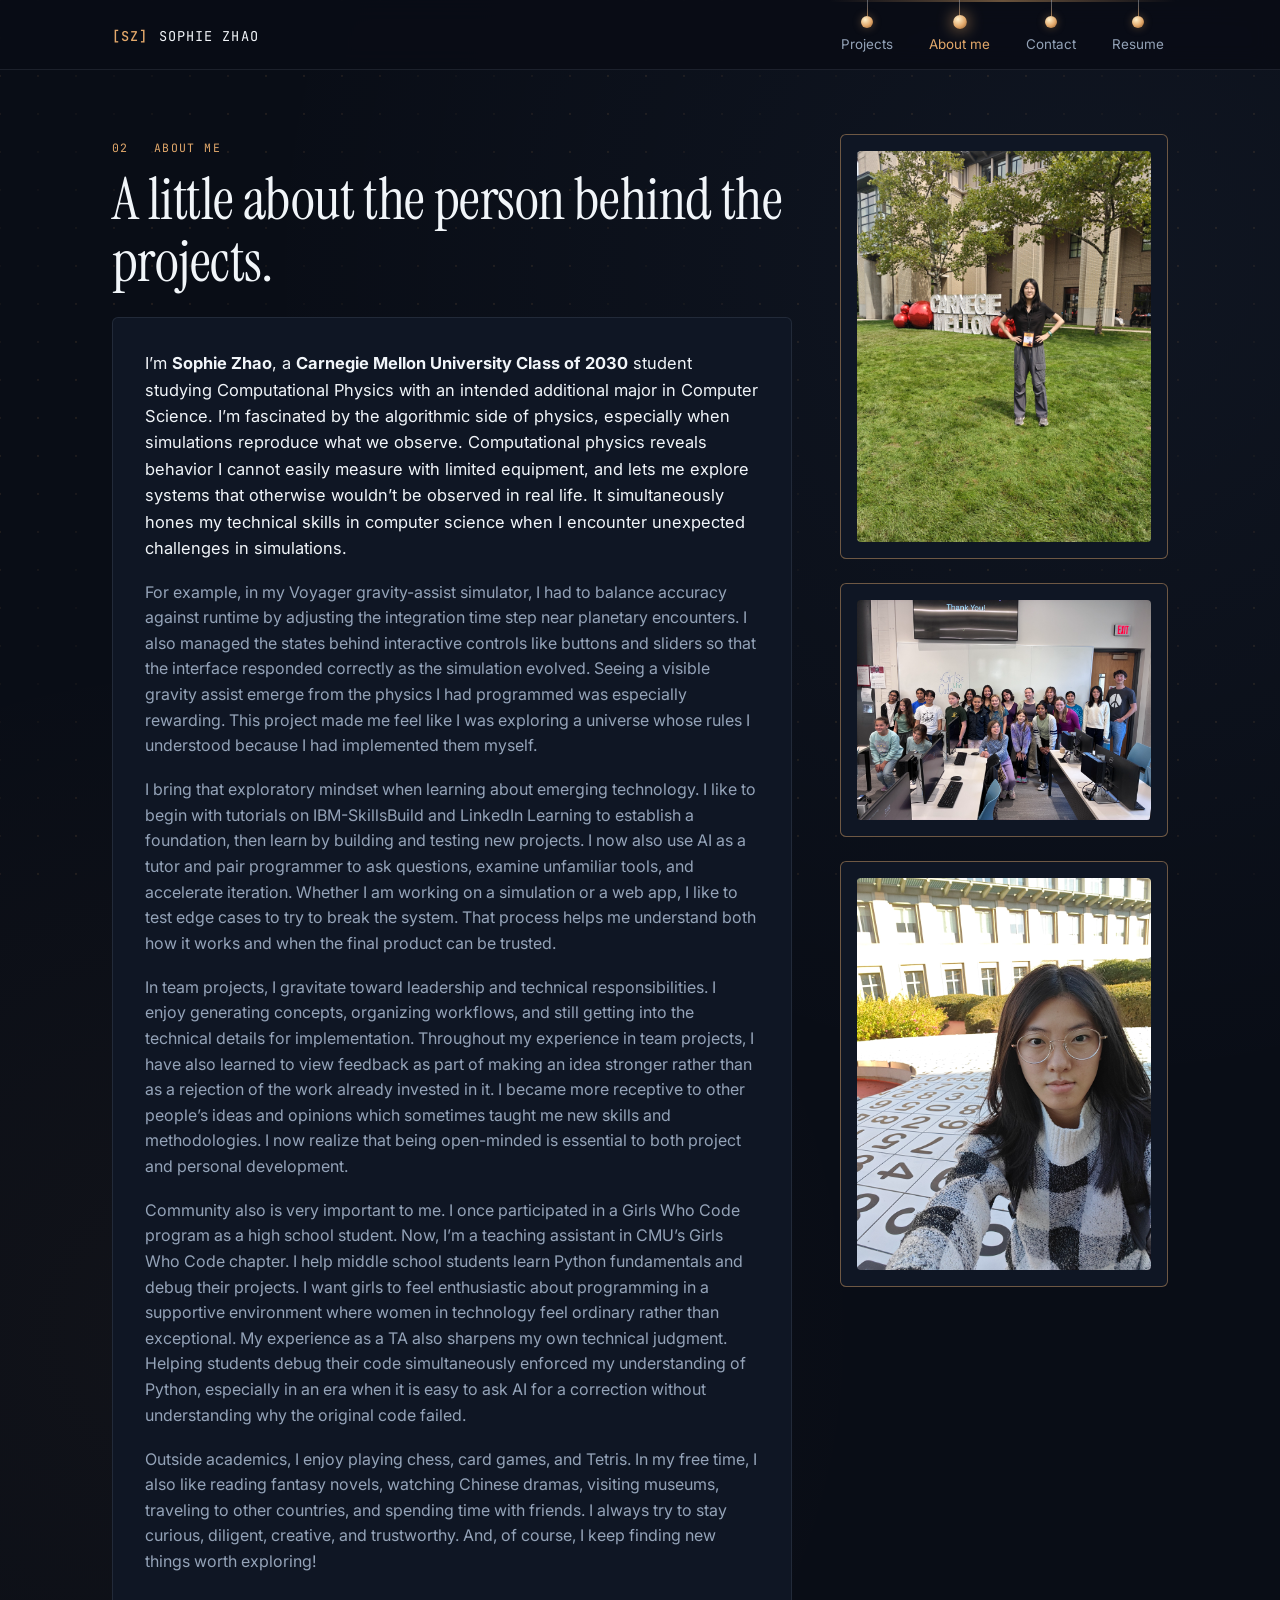
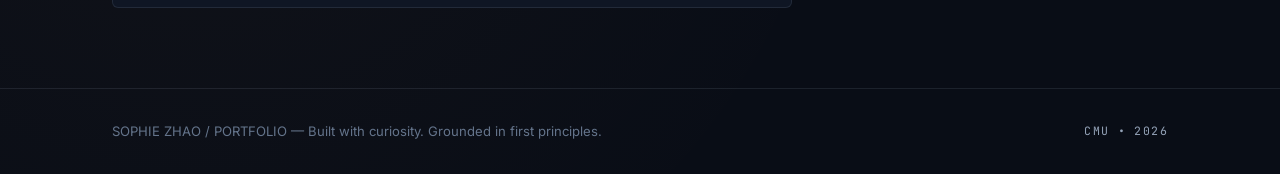
==== about.html @ a3861289 "updated contact page" ====
<!DOCTYPE html>
<html lang="en">
<head>
  <meta charset="UTF-8">
  <meta name="viewport" content="width=device-width, initial-scale=1.0">
  <title>About Me | Sophie Zhao</title>
  <link rel="stylesheet" href="style.css?v=21">
</head>
<body>
  <header>
    <div class="container nav-wrapper">
      <a href="index.html" class="brand">
        <span class="brand-badge">[SZ]</span>
        <span>SOPHIE ZHAO</span>
      </a>
      <nav>
        <a href="index.html">Projects</a>
        <a href="about.html" class="active">About me</a>
        <a href="contact.html">Contact</a>
        <a href="resume.html">Resume</a>
      </nav>
    </div>
  </header>

  <main class="container">
    <div class="two-col-layout" style="padding-bottom: 5rem;">
      <div>
        <span class="mono-label mono-amber">02 &nbsp; ABOUT ME</span>
        <h1 class="serif-title" style="font-size: clamp(2.6rem, 4.5vw, 3.8rem); margin: 0.6rem 0 1.5rem;">
          A little about the person behind the projects.
        </h1>

        <div class="bio-card" style="display: flex; flex-direction: column; gap: 1.15rem;">
          <p style="font-size: 1.03rem;">
            I’m <strong>Sophie Zhao</strong>, a <strong>Carnegie Mellon University Class of 2030</strong> student studying Computational Physics with an intended additional major in Computer Science. I’m fascinated by the algorithmic side of physics, especially when simulations reproduce what we observe. Computational physics reveals behavior I cannot easily measure with limited equipment, and lets me explore systems that otherwise wouldn’t be observed in real life. It simultaneously hones my technical skills in computer science when I encounter unexpected challenges in simulations.
          </p>
          <p style="color: var(--text-secondary);">
            For example, in my Voyager gravity-assist simulator, I had to balance accuracy against runtime by adjusting the integration time step near planetary encounters. I also managed the states behind interactive controls like buttons and sliders so that the interface responded correctly as the simulation evolved. Seeing a visible gravity assist emerge from the physics I had programmed was especially rewarding. This project made me feel like I was exploring a universe whose rules I understood because I had implemented them myself.
          </p>
          <p style="color: var(--text-secondary);">
            I bring that exploratory mindset when learning about emerging technology. I like to begin with tutorials on IBM-SkillsBuild and LinkedIn Learning to establish a foundation, then learn by building and testing new projects. I now also use AI as a tutor and pair programmer to ask questions, examine unfamiliar tools, and accelerate iteration. Whether I am working on a simulation or a web app, I like to test edge cases to try to break the system. That process helps me understand both how it works and when the final product can be trusted.
          </p>
          <p style="color: var(--text-secondary);">
            In team projects, I gravitate toward leadership and technical responsibilities. I enjoy generating concepts, organizing workflows, and still getting into the technical details for implementation. Throughout my experience in team projects, I have also learned to view feedback as part of making an idea stronger rather than as a rejection of the work already invested in it. I became more receptive to other people’s ideas and opinions which sometimes taught me new skills and methodologies. I now realize that being open-minded is essential to both project and personal development.
          </p>
          <p style="color: var(--text-secondary);">
            Community also is very important to me. I once participated in a Girls Who Code program as a high school student. Now, I’m a teaching assistant in CMU’s Girls Who Code chapter. I help middle school students learn Python fundamentals and debug their projects. I want girls to feel enthusiastic about programming in a supportive environment where women in technology feel ordinary rather than exceptional. My experience as a TA also sharpens my own technical judgment. Helping students debug their code simultaneously enforced my understanding of Python, especially in an era when it is easy to ask AI for a correction without understanding why the original code failed.
          </p>
          <p style="color: var(--text-secondary);">
            Outside academics, I enjoy playing chess, card games, and Tetris. In my free time, I also like reading fantasy novels, watching Chinese dramas, visiting museums, traveling to other countries, and spending time with friends. I always try to stay curious, diligent, creative, and trustworthy. And, of course, I keep finding new things worth exploring!
          </p>
        </div>
      </div>

      <div class="about-photo-stack">
        <div class="sidebar-card about-photo-card" style="padding: 1rem;">
          <img src="assets/main-about-me-img.jpg" onerror="this.onerror=null; this.src='main-about-me-img.jpg';" alt="Sophie Zhao" class="about-portrait-img">
        </div>
        <div class="sidebar-card about-photo-card" style="padding: 1rem;">
          <img src="assets/gwc-fall-2026-ta.png" onerror="this.onerror=null; this.src='gwc-fall-2026-ta.png';" alt="CMU Girls Who Code Fall 2026 Teaching Assistant" class="about-portrait-img">
        </div>
        <div class="sidebar-card about-photo-card" style="padding: 1rem;">
          <img src="assets/number-garden.jpg" onerror="this.onerror=null; this.src='number-garden.jpg';" alt="Number Garden" class="about-portrait-img">
        </div>
      </div>
    </div>
  </main>

  <footer>
    <div class="container footer-inner">
      <span>SOPHIE ZHAO / PORTFOLIO — Built with curiosity. Grounded in first principles.</span>
      <span class="mono-label">CMU &bull; 2026</span>
    </div>
  </footer>
  <script src="physics-interactions.js?v=21"></script>
</body>
</html>
---- style.css ----
@import url('https://fonts.googleapis.com/css2?family=Instrument+Serif:ital@0;1&family=Inter:wght@300;400;500;600&family=JetBrains+Mono:wght@400;500&display=swap');

:root {
  --bg-primary: #090d16;
  --bg-card: #0f1624;
  --bg-elevated: #151e30;
  --border-subtle: rgba(148, 163, 184, 0.14);
  --border-amber: rgba(226, 168, 107, 0.45);
  --text-primary: #f1f5f9;
  --text-secondary: #94a3b8;
  --text-muted: #64748b;
  --accent-amber: #e2a86b;
  --accent-blue: #8ab4f8;
  --font-serif: 'Instrument Serif', Georgia, serif;
  --font-sans: 'Inter', -apple-system, BlinkMacSystemFont, sans-serif;
  --font-mono: 'JetBrains Mono', monospace;
}

* {
  box-sizing: border-box;
  margin: 0;
  padding: 0;
}

html {
  scroll-behavior: smooth;
}

body {
  background-color: var(--bg-primary);
  color: var(--text-primary);
  font-family: var(--font-sans);
  line-height: 1.6;
  min-height: 100vh;
  display: flex;
  flex-direction: column;
  position: relative;
  background-image: 
    radial-gradient(circle at 85% 15%, rgba(138, 180, 248, 0.05) 0%, transparent 45%),
    radial-gradient(circle at 15% 75%, rgba(226, 168, 107, 0.04) 0%, transparent 40%);
}

header, main, footer {
  position: relative;
  z-index: 2;
}

.container {
  max-width: 1120px;
  width: 100%;
  margin: 0 auto;
  padding: 0 2rem;
}

.mono-label {
  font-family: var(--font-mono);
  font-size: 0.72rem;
  letter-spacing: 0.12em;
  text-transform: uppercase;
  color: var(--text-secondary);
}

.mono-amber {
  color: var(--accent-amber);
}

.serif-title {
  font-family: var(--font-serif);
  font-weight: 400;
  letter-spacing: -0.01em;
  line-height: 1.08;
}

/* Top Navigation & Newton's Cradle Pendulums */
header {
  border-bottom: 1px solid var(--border-subtle);
  padding: 0 0 0.85rem 0;
  position: sticky;
  top: 0;
  background: rgba(9, 13, 22, 0.9);
  backdrop-filter: blur(12px);
  z-index: 100;
}

.nav-wrapper {
  display: flex;
  justify-content: space-between;
  align-items: flex-end;
}

.brand {
  display: flex;
  align-items: center;
  gap: 0.65rem;
  text-decoration: none;
  color: var(--text-primary);
  font-family: var(--font-mono);
  font-size: 0.85rem;
  letter-spacing: 0.08em;
  padding-bottom: 0.45rem;
}

.brand-badge {
  color: var(--accent-amber);
  font-weight: 500;
}

nav {
  display: flex;
  gap: 1.75rem;
  align-items: flex-start;
  position: relative;
}

nav::before {
  content: '';
  position: absolute;
  top: 0;
  left: -8px;
  right: -8px;
  height: 2px;
  background: linear-gradient(90deg, transparent, rgba(226, 168, 107, 0.45), transparent);
}

nav a.cradle-item {
  color: var(--text-secondary);
  text-decoration: none;
  font-size: 0.84rem;
  display: flex;
  flex-direction: column;
  align-items: center;
  transform-origin: top center;
  will-change: transform;
  padding: 0 0.25rem;
  transition: color 0.2s ease;
}

.cradle-string {
  width: 1px;
  height: 16px;
  background: linear-gradient(to bottom, rgba(148, 163, 184, 0.5), rgba(226, 168, 107, 0.65));
  display: block;
}

.cradle-bob {
  width: 12px;
  height: 12px;
  border-radius: 50%;
  background: radial-gradient(circle at 35% 30%, #fff1cc, #e2a86b 55%, #8c5828 100%);
  box-shadow: 0 0 8px rgba(226, 168, 107, 0.35);
  margin-bottom: 0.35rem;
  display: block;
  transition: transform 0.2s ease, box-shadow 0.2s ease;
}

nav a.cradle-item:hover .cradle-bob,
nav a.cradle-item.active .cradle-bob {
  box-shadow: 0 0 14px rgba(226, 168, 107, 0.85);
  transform: scale(1.15);
}

nav a.cradle-item:hover,
nav a.cradle-item.active {
  color: var(--text-primary);
}

nav a.cradle-item.active {
  color: var(--accent-amber);
}

/* Hero Section */
.hero {
  padding: 6rem 0 5rem;
  position: relative;
  overflow: hidden;
  border-bottom: 1px solid var(--border-subtle);
}

.hero-grid {
  display: grid;
  grid-template-columns: 1.3fr 0.7fr;
  align-items: center;
  gap: 2rem;
}

.hero h1 {
  font-size: clamp(3.4rem, 6vw, 5.2rem);
  margin: 1rem 0 1.25rem;
}

.hero-sub {
  color: var(--text-secondary);
  font-size: 1.12rem;
  max-width: 520px;
  margin-bottom: 2.25rem;
}

.btn-outline {
  display: inline-flex;
  align-items: center;
  gap: 0.6rem;
  padding: 0.75rem 1.4rem;
  border: 1px solid var(--border-amber);
  color: var(--text-primary);
  text-decoration: none;
  font-size: 0.88rem;
  border-radius: 4px;
  background: rgba(226, 168, 107, 0.06);
  transition: all 0.2s ease;
  cursor: pointer;
}

.btn-outline:hover {
  background: rgba(226, 168, 107, 0.15);
  border-color: var(--accent-amber);
}

.hero-orbit-art {
  width: 100%;
  max-width: 340px;
  justify-self: end;
  opacity: 0.85;
}

/* Selected Work Section */
.section-block {
  padding: 5rem 0;
}

.section-header {
  margin-bottom: 3rem;
}

.section-header h2 {
  font-size: clamp(2.2rem, 4vw, 3.1rem);
  margin: 0.5rem 0 0.65rem;
}

.section-header p {
  color: var(--text-secondary);
  font-size: 1rem;
}

/* Project Cards Grid */
.projects-grid {
  display: grid;
  grid-template-columns: repeat(2, 1fr);
  gap: 1.75rem;
}

.project-card {
  background: rgba(15, 22, 36, 0.92);
  border: 1px solid var(--border-subtle);
  border-radius: 6px;
  padding: 1.5rem;
  display: flex;
  flex-direction: column;
  justify-content: space-between;
  text-decoration: none;
  color: inherit;
  transition: transform 0.25s ease, border-color 0.25s ease, box-shadow 0.25s ease;
}

.project-card:hover {
  transform: translateY(-4px);
  border-color: var(--border-amber);
  box-shadow: 0 12px 32px rgba(0, 0, 0, 0.45);
}

.card-diagram {
  background: #0b101b;
  border: 1px solid var(--border-subtle);
  border-radius: 4px;
  height: 190px;
  margin-bottom: 1.4rem;
  padding: 1rem;
  display: flex;
  flex-direction: column;
  justify-content: space-between;
  position: relative;
  overflow: hidden;
}

.card-diagram svg {
  width: 100%;
  height: 135px;
}

.card-meta {
  display: flex;
  align-items: center;
  gap: 0.75rem;
  margin-bottom: 0.5rem;
}

.project-card h3 {
  font-family: var(--font-serif);
  font-size: 1.85rem;
  font-weight: 400;
  margin-bottom: 0.2rem;
}

.card-subtitle {
  font-style: italic;
  color: var(--accent-amber);
  font-size: 0.86rem;
  margin-bottom: 0.75rem;
}

.project-card .card-desc {
  color: var(--text-secondary);
  font-size: 0.91rem;
  margin-bottom: 1.15rem;
  line-height: 1.55;
}

.skill-pills {
  display: flex;
  flex-wrap: wrap;
  gap: 0.42rem;
  margin-bottom: 1.15rem;
}

.skill-pill {
  background: var(--bg-elevated);
  border: 1px solid var(--border-subtle);
  color: var(--text-secondary);
  font-size: 0.75rem;
  padding: 0.24rem 0.62rem;
  border-radius: 4px;
}

.card-dev-note {
  font-family: var(--font-mono);
  font-size: 0.72rem;
  color: var(--text-muted);
  margin-bottom: 1.1rem;
  line-height: 1.45;
}

.card-footer {
  border-top: 1px solid var(--border-subtle);
  padding-top: 0.9rem;
  display: flex;
  justify-content: space-between;
  align-items: center;
  font-size: 0.85rem;
  color: var(--text-secondary);
}

.project-card:hover .card-footer {
  color: var(--accent-amber);
}

/* Philosophy Strip */
.philosophy-strip {
  border-top: 1px solid var(--border-subtle);
  padding: 4rem 0;
  display: flex;
  justify-content: space-between;
  align-items: flex-end;
  gap: 2rem;
}

.philosophy-strip h3 {
  font-family: var(--font-serif);
  font-size: 2.3rem;
  font-weight: 400;
  margin-bottom: 0.4rem;
}

.philosophy-strip p {
  color: var(--text-secondary);
  max-width: 560px;
}

/* Project Detail Workspace (Tabs + Views) */
.workspace-topbar {
  padding: 2rem 0 1.25rem;
  border-bottom: 1px solid var(--border-subtle);
  display: flex;
  justify-content: space-between;
  align-items: center;
  flex-wrap: wrap;
  gap: 1rem;
}

.back-btn {
  color: var(--text-secondary);
  text-decoration: none;
  font-size: 0.88rem;
  display: inline-flex;
  align-items: center;
  gap: 0.4rem;
}

.back-btn:hover {
  color: var(--accent-amber);
}

.view-tabs {
  display: flex;
  gap: 0.5rem;
  background: var(--bg-card);
  padding: 0.35rem;
  border-radius: 6px;
  border: 1px solid var(--border-subtle);
}

.tab-btn {
  background: transparent;
  border: none;
  color: var(--text-secondary);
  font-family: var(--font-sans);
  font-size: 0.85rem;
  padding: 0.45rem 1rem;
  border-radius: 4px;
  cursor: pointer;
  transition: all 0.2s ease;
}

.tab-btn:hover {
  color: var(--text-primary);
}

.tab-btn.active {
  background: var(--bg-elevated);
  color: var(--accent-amber);
  border: 1px solid var(--border-amber);
}

.view-panel {
  display: none;
  padding: 3rem 0 4rem;
}

.view-panel.active {
  display: block;
}

/* Overview Tab Layout */
.overview-hero {
  display: grid;
  grid-template-columns: 1.25fr 0.85fr;
  gap: 2.5rem;
  margin-bottom: 2.75rem;
  align-items: start;
}

.overview-hero h1 {
  font-size: clamp(2.6rem, 4.5vw, 3.8rem);
  margin: 0.5rem 0 0.4rem;
}

.overview-subtitle {
  font-style: italic;
  color: var(--accent-amber);
  font-size: 1.05rem;
  margin-bottom: 1.35rem;
}

.glance-box {
  background: var(--bg-card);
  border: 1px solid var(--border-subtle);
  border-radius: 6px;
  padding: 1.5rem;
  margin-top: 1.25rem;
}

.glance-grid {
  display: grid;
  grid-template-columns: 1fr 1fr;
  gap: 1.25rem;
  margin-top: 1rem;
}

.glance-grid h4 {
  font-size: 0.88rem;
  color: var(--text-primary);
  margin-bottom: 0.35rem;
}

.glance-grid p {
  font-size: 0.86rem;
  color: var(--text-secondary);
}

.overview-visual-card {
  background: var(--bg-card);
  border: 1px solid var(--border-amber);
  border-radius: 6px;
  padding: 1.5rem;
}

.overview-visual-card svg {
  width: 100%;
  height: 240px;
}

/* Full Technical Write-up & AI Transparency Box */
.detail-article {
  background: var(--bg-card);
  border: 1px solid var(--border-subtle);
  border-radius: 6px;
  padding: 2rem;
  margin-bottom: 1.75rem;
}

.article-paragraphs {
  margin-top: 1rem;
  display: flex;
  flex-direction: column;
  gap: 1rem;
}

.article-paragraphs p {
  color: var(--text-secondary);
  font-size: 0.96rem;
  line-height: 1.72;
}

.ai-transparency-box {
  background: linear-gradient(145deg, rgba(19, 28, 46, 0.95), rgba(11, 16, 27, 0.95));
  border: 1px solid var(--border-amber);
  border-left: 3px solid var(--accent-amber);
  border-radius: 6px;
  padding: 1.75rem 2rem;
}

.ai-transparency-header {
  display: flex;
  justify-content: space-between;
  align-items: center;
  flex-wrap: wrap;
  gap: 0.75rem;
}

.ai-status-pill {
  font-family: var(--font-mono);
  font-size: 0.7rem;
  color: var(--accent-blue);
  background: rgba(138, 180, 248, 0.08);
  border: 1px solid rgba(138, 180, 248, 0.25);
  padding: 0.22rem 0.6rem;
  border-radius: 4px;
}

/* 3 Action Cards ("A closer look") */
.closer-look-grid {
  display: grid;
  grid-template-columns: repeat(3, 1fr);
  gap: 1.25rem;
  margin-top: 1.25rem;
}

.action-card {
  background: var(--bg-card);
  border: 1px solid var(--border-subtle);
  border-radius: 6px;
  padding: 1.5rem;
  display: flex;
  flex-direction: column;
  justify-content: space-between;
  transition: border-color 0.2s ease;
}

.action-card:hover {
  border-color: var(--border-amber);
}

.action-card h4 {
  font-size: 1.05rem;
  margin: 0.6rem 0 0.4rem;
}

.action-card p {
  color: var(--text-secondary);
  font-size: 0.88rem;
  margin-bottom: 1.25rem;
}

.action-link {
  background: none;
  border: none;
  padding: 0;
  color: var(--accent-amber);
  font-family: var(--font-sans);
  font-size: 0.88rem;
  font-weight: 500;
  text-decoration: none;
  cursor: pointer;
  display: inline-flex;
  align-items: center;
  gap: 0.35rem;
}

.action-link:hover {
  text-decoration: underline;
}

/* Slides & Demo Tab */
.media-stack {
  display: flex;
  flex-direction: column;
  gap: 2.5rem;
  margin-top: 2rem;
}

.media-box {
  background: var(--bg-card);
  border: 1px solid var(--border-subtle);
  border-radius: 6px;
  padding: 1.5rem;
}

.media-box-header {
  display: flex;
  justify-content: space-between;
  align-items: center;
  flex-wrap: wrap;
  gap: 0.75rem;
  margin-bottom: 1rem;
}

.slides-frame {
  width: 100%;
  aspect-ratio: 16 / 9;
  border: 1px solid var(--border-subtle);
  border-radius: 4px;
  background: #060911;
}

.video-frame {
  width: 100%;
  max-height: 540px;
  border-radius: 4px;
  background: #000;
  border: 1px solid var(--border-subtle);
}

/* Quantum Wavefunction Collapse Résumé Viewer */
.wavefunction-shell {
  position: relative;
  width: 100%;
  height: 820px;
  border: 1px solid var(--border-amber);
  border-radius: 6px;
  overflow: hidden;
  background: #060911;
  transition: box-shadow 0.4s ease;
}

.wavefunction-shell.collapsed {
  box-shadow: 0 0 28px rgba(226, 168, 107, 0.16);
}

.wavefunction-shell iframe {
  width: 100%;
  height: 100%;
  border: none;
  display: block;
  filter: blur(5px) brightness(0.45);
  transform: scale(1.015);
  transition: filter 0.65s ease, transform 0.65s ease;
}

.wavefunction-shell.collapsed iframe {
  filter: blur(0px) brightness(1);
  transform: scale(1);
}

#wavefunction-canvas {
  position: absolute;
  inset: 0;
  width: 100%;
  height: 100%;
  pointer-events: none;
  z-index: 4;
}

/* Mindmap / Design Process Tab */
.mindmap-canvas {
  background: #0b101b;
  border: 1px solid var(--border-subtle);
  border-radius: 8px;
  padding: 2.5rem 2rem;
  margin: 2rem 0;
  position: relative;
  background-image: radial-gradient(rgba(148, 163, 184, 0.14) 1px, transparent 1px);
  background-size: 22px 22px;
}

.mindmap-flow {
  display: grid;
  grid-template-columns: 1fr 1.15fr 1fr;
  gap: 2rem;
  align-items: center;
}

.mm-col {
  display: flex;
  flex-direction: column;
  gap: 1.5rem;
}

.mm-node {
  background: var(--bg-card);
  border: 1px solid var(--border-subtle);
  border-radius: 6px;
  padding: 1.25rem;
  position: relative;
  transition: border-color 0.2s ease, transform 0.2s ease;
}

.mm-node:hover {
  border-color: var(--accent-blue);
  transform: translateY(-2px);
}

.mm-node.central-node {
  border: 1.5px solid var(--accent-amber);
  background: linear-gradient(145deg, #131c2e, #0d1320);
  box-shadow: 0 0 28px rgba(226, 168, 107, 0.12);
  padding: 1.75rem;
}

.mm-node h4 {
  font-size: 1rem;
  margin: 0.45rem 0 0.4rem;
  color: var(--text-primary);
}

.mm-node.central-node h3 {
  font-family: var(--font-serif);
  font-size: 1.75rem;
  font-weight: 400;
  margin: 0.5rem 0;
}

.mm-node p {
  font-size: 0.86rem;
  color: var(--text-secondary);
}

.tradeoff-banner {
  background: var(--bg-card);
  border-left: 3px solid var(--accent-amber);
  border-top: 1px solid var(--border-subtle);
  border-right: 1px solid var(--border-subtle);
  border-bottom: 1px solid var(--border-subtle);
  padding: 1.25rem 1.5rem;
  border-radius: 0 6px 6px 0;
  display: flex;
  justify-content: space-between;
  align-items: center;
  flex-wrap: wrap;
  gap: 1rem;
}

/* About & Contact Layouts */
.two-col-layout {
  display: grid;
  grid-template-columns: minmax(0, 1.35fr) minmax(0, 0.65fr);
  gap: 3rem;
  padding: 4rem 0;
  align-items: start;
}

.bio-card, .sidebar-card {
  background: var(--bg-card);
  border: 1px solid var(--border-subtle);
  border-radius: 6px;
  padding: 2rem;
}

.approach-steps {
  list-style: none;
  margin-top: 1rem;
}

.approach-steps li {
  padding: 0.65rem 0;
  border-bottom: 1px solid var(--border-subtle);
  font-family: var(--font-serif);
  font-size: 1.45rem;
  display: flex;
  justify-content: space-between;
}

.hobbies-grid {
  display: grid;
  grid-template-columns: repeat(3, 1fr);
  gap: 1.25rem;
  margin-top: 1.5rem;
}

.hobby-card {
  background: var(--bg-card);
  border: 1px solid var(--border-subtle);
  border-radius: 6px;
  padding: 1.5rem;
}

.hobby-card h4 {
  margin: 0.5rem 0;
  font-size: 1.05rem;
}

.hobby-card p {
  font-size: 0.88rem;
  color: var(--text-secondary);
}

/* Electrical Circuit Contact Nodes & Current Flow */
.circuit-board {
  position: relative;
  padding-left: 2.75rem;
  margin-top: 1rem;
}

.circuit-bus {
  position: absolute;
  left: 0.85rem;
  top: 0;
  bottom: 0;
  width: 2px;
  background: rgba(226, 168, 107, 0.22);
  overflow: hidden;
}

.circuit-bus::after {
  content: '';
  position: absolute;
  left: -1px;
  top: -35%;
  width: 4px;
  height: 35%;
  background: linear-gradient(to bottom, transparent, var(--accent-amber), #fff1cc);
  box-shadow: 0 0 10px var(--accent-amber);
  animation: busCurrent 3.2s linear infinite;
}

@keyframes busCurrent {
  0% { top: -35%; }
  100% { top: 105%; }
}

.circuit-source-badge {
  display: inline-flex;
  align-items: center;
  gap: 0.55rem;
  margin-bottom: 1.25rem;
  position: relative;
}

.circuit-source-badge::before {
  content: '';
  position: absolute;
  left: -2.18rem;
  width: 10px;
  height: 10px;
  border-radius: 50%;
  background: var(--accent-amber);
  box-shadow: 0 0 10px var(--accent-amber);
}

.circuit-node {
  position: relative;
  display: flex;
  justify-content: space-between;
  align-items: center;
  padding: 1.15rem 1.5rem;
  background: var(--bg-card);
  border: 1px solid var(--border-subtle);
  border-radius: 6px;
  margin-bottom: 1.25rem;
  text-decoration: none;
  color: var(--text-primary);
  transition: border-color 0.25s ease, box-shadow 0.25s ease, transform 0.2s ease;
}

.circuit-node::before {
  content: '';
  position: absolute;
  left: -1.9rem;
  top: 50%;
  width: 1.9rem;
  height: 2px;
  background: linear-gradient(90deg, rgba(226, 168, 107, 0.35), var(--accent-blue));
}

.circuit-node::after {
  content: '';
  position: absolute;
  left: -5px;
  top: calc(50% - 4px);
  width: 8px;
  height: 8px;
  border-radius: 50%;
  background: var(--bg-primary);
  border: 2px solid var(--accent-amber);
  transition: background 0.2s ease, box-shadow 0.2s ease;
}

.branch-pulse {
  position: absolute;
  left: -1.9rem;
  top: calc(50% - 2px);
  width: 6px;
  height: 4px;
  border-radius: 2px;
  background: #fff1cc;
  box-shadow: 0 0 8px var(--accent-amber);
  animation: branchFlow 2s ease-in-out infinite;
}

.circuit-node:nth-of-type(2) .branch-pulse { animation-delay: 0.65s; }
.circuit-node:nth-of-type(3) .branch-pulse { animation-delay: 1.3s; }

@keyframes branchFlow {
  0% { left: -1.9rem; opacity: 0; }
  20% { opacity: 1; }
  85% { opacity: 1; }
  100% { left: -0.15rem; opacity: 0; }
}

.circuit-node:hover {
  border-color: var(--accent-amber);
  box-shadow: 0 0 22px rgba(226, 168, 107, 0.14);
  transform: translateX(3px);
}

.circuit-node:hover::after {
  background: var(--accent-amber);
  box-shadow: 0 0 10px var(--accent-amber);
}

.node-telemetry {
  display: flex;
  align-items: center;
  gap: 0.75rem;
}

.current-indicator {
  font-family: var(--font-mono);
  font-size: 0.72rem;
  color: var(--accent-blue);
  background: rgba(138, 180, 248, 0.08);
  border: 1px solid rgba(138, 180, 248, 0.25);
  padding: 0.2rem 0.5rem;
  border-radius: 4px;
}

.circuit-ground {
  display: inline-flex;
  align-items: center;
  gap: 0.6rem;
  margin-top: 0.35rem;
  position: relative;
}

.circuit-ground::before {
  content: '';
  position: absolute;
  left: -2.28rem;
  top: 50%;
  width: 14px;
  height: 2px;
  background: var(--accent-amber);
  box-shadow: 0 4px 0 -0.5px rgba(226, 168, 107, 0.65), 0 8px 0 -1px rgba(226, 168, 107, 0.4);
}

/* Parabolic Scroll-To-Top Launcher Button */
.projectile-top-btn {
  position: fixed;
  right: 1.75rem;
  bottom: 1.75rem;
  z-index: 95;
  background: rgba(15, 22, 36, 0.92);
  border: 1px solid var(--border-amber);
  color: var(--text-primary);
  padding: 0.65rem 1.05rem;
  border-radius: 6px;
  display: flex;
  flex-direction: column;
  align-items: flex-start;
  gap: 0.15rem;
  font-family: var(--font-sans);
  font-size: 0.82rem;
  cursor: pointer;
  opacity: 0;
  transform: translateY(14px);
  pointer-events: none;
  box-shadow: 0 8px 24px rgba(0, 0, 0, 0.45);
  transition: opacity 0.25s ease, transform 0.25s ease, background 0.2s ease;
}

.projectile-top-btn.visible {
  opacity: 1;
  transform: translateY(0);
  pointer-events: auto;
}

.projectile-top-btn:hover {
  background: rgba(226, 168, 107, 0.14);
  border-color: var(--accent-amber);
}

footer {
  margin-top: auto;
  border-top: 1px solid var(--border-subtle);
  padding: 2rem 0;
  color: var(--text-muted);
  font-size: 0.82rem;
}

.footer-inner {
  display: flex;
  justify-content: space-between;
  align-items: center;
  flex-wrap: wrap;
  gap: 1rem;
}

@media (max-width: 860px) {
  .hero-grid,
  .projects-grid,
  .overview-hero,
  .closer-look-grid,
  .mindmap-flow,
  .two-col-layout,
  .hobbies-grid {
    grid-template-columns: 1fr;
  }
  .hero-orbit-art {
    display: none;
  }
  nav {
    gap: 1rem;
  }
  .wavefunction-shell {
    height: 540px;
  }
}


/* ==========================================================================
   PROJECT QUICK-JUMP TABS & TARGET CARD HIGHLIGHT
   ========================================================================== */
.project-jump-tabs {
  display: flex;
  flex-wrap: wrap;
  gap: 0.6rem;
  margin-bottom: 2rem;
  padding-bottom: 1.25rem;
  border-bottom: 1px solid var(--border-subtle);
}

.jump-tab {
  display: inline-flex;
  align-items: center;
  gap: 0.5rem;
  background: var(--bg-card);
  border: 1px solid var(--border-subtle);
  color: var(--text-secondary);
  font-family: var(--font-sans);
  font-size: 0.82rem;
  padding: 0.45rem 0.9rem;
  border-radius: 999px;
  cursor: pointer;
  transition: all 0.2s ease;
}

.jump-tab .jump-num {
  font-family: var(--font-mono);
  font-size: 0.7rem;
  color: var(--accent-amber);
}

.jump-tab:hover,
.jump-tab.active {
  background: var(--bg-elevated);
  border-color: var(--border-amber);
  color: var(--text-primary);
  box-shadow: 0 0 14px rgba(226, 168, 107, 0.14);
}

.project-card {
  scroll-margin-top: 110px;
}

@keyframes cardTargetPulse {
  0% {
    border-color: var(--accent-amber);
    box-shadow: 0 0 0 2px rgba(226, 168, 107, 0.45), 0 12px 32px rgba(0, 0, 0, 0.5);
  }
  100% {
    border-color: var(--border-subtle);
    box-shadow: none;
  }
}

.card-highlight-pulse {
  animation: cardTargetPulse 1.5s ease-out;
}


/* ==========================================================================
   INTERACTIVE BOHR ATOM & RADIOACTIVE DECAY HERO WIDGET
   ========================================================================== */
.hero-atom-wrapper {
  position: relative;
  width: 100%;
  max-width: 360px;
  aspect-ratio: 1 / 1;
  justify-self: end;
  display: flex;
  align-items: center;
  justify-content: center;
  cursor: crosshair;
}

#hero-atom-canvas {
  width: 100%;
  height: 100%;
  display: block;
}

.atom-telemetry {
  position: absolute;
  bottom: 6px;
  left: 50%;
  transform: translateX(-50%);
  font-size: 0.66rem;
  color: var(--text-muted);
  white-space: nowrap;
  pointer-events: none;
  transition: color 0.25s ease;
}

.hero-atom-wrapper:hover .atom-telemetry {
  color: var(--accent-amber);
}

@media (max-width: 860px) {
  .hero-atom-wrapper {
    display: none;
  }
}


/* ==========================================================================
   CONSISTENT AI & TEAM TRANSPARENCY BLOCK ON PROJECT CARDS
   ========================================================================== */
.card-ai-box {
  background: rgba(19, 28, 46, 0.75);
  border: 1px solid rgba(226, 168, 107, 0.28);
  border-left: 2.5px solid var(--accent-amber);
  border-radius: 4px;
  padding: 0.75rem 0.9rem;
  margin-bottom: 1.15rem;
}

.card-ai-badge {
  display: inline-block;
  font-family: var(--font-mono);
  font-size: 0.66rem;
  letter-spacing: 0.08em;
  color: var(--accent-amber);
  margin-bottom: 0.35rem;
}

.card-ai-text {
  font-size: 0.8rem;
  line-height: 1.5;
  color: var(--text-secondary);
}

.card-notes-list {
  display: flex;
  flex-direction: column;
  gap: 0.4rem;
  margin-bottom: 1rem;
}

.card-notes-list .card-dev-note {
  margin-bottom: 0;
  color: var(--text-secondary);
  font-size: 0.76rem;
}


/* ==========================================================================
   ABOUT ME PORTRAIT PHOTO FRAME
   ========================================================================== */
.about-photo-card {
  border-color: var(--border-amber);
  overflow: hidden;
  max-width: 340px;
  width: 100%;
  margin-left: auto;
}

.about-portrait-img {
  width: 100%;
  max-width: 100%;
  max-height: 440px;
  height: auto;
  display: block;
  border-radius: 4px;
  object-fit: cover;
}


.about-photo-stack {
  display: flex;
  flex-direction: column;
  gap: 1.5rem;
  align-items: flex-end;
}

@media (max-width: 860px) {
  .about-photo-stack {
    align-items: center;
  }
  .about-photo-card {
    margin-left: 0;
  }
}

.circuit-node:nth-of-type(4) .branch-pulse { animation-delay: 1.95s; }
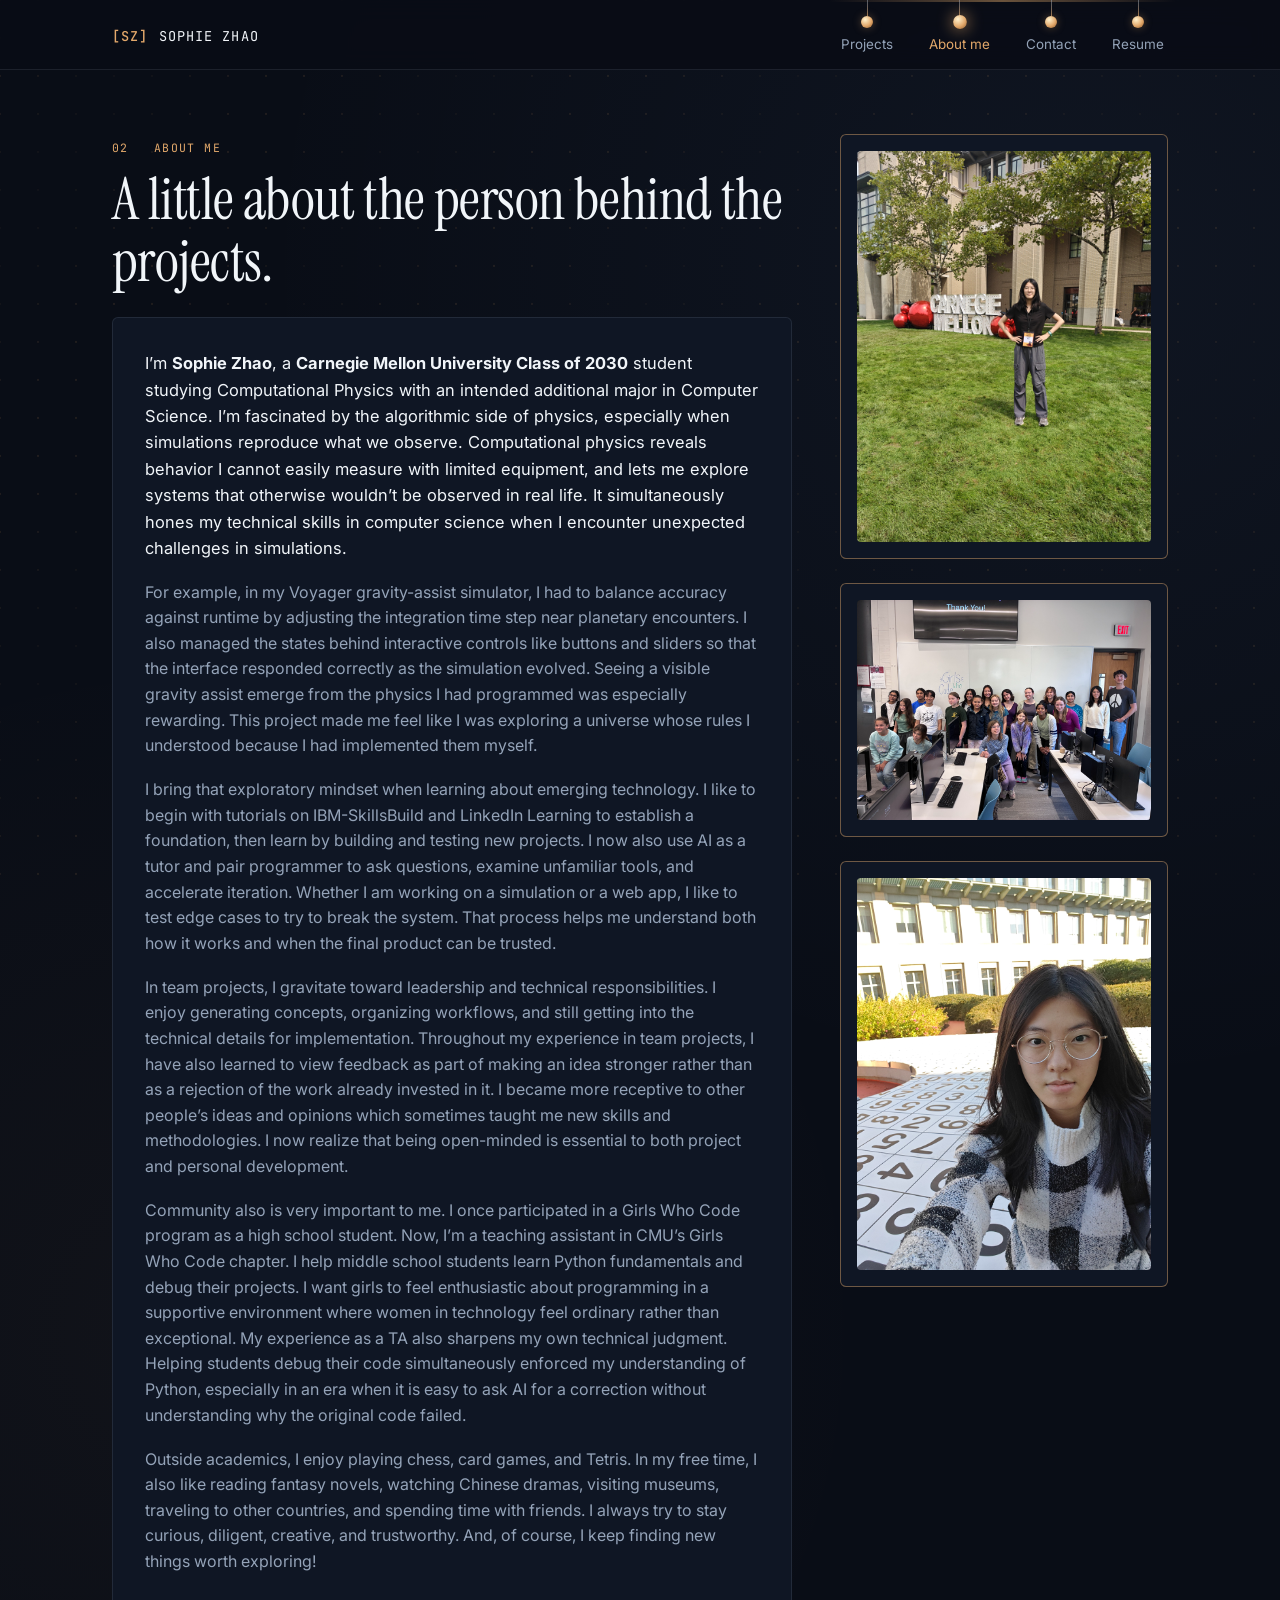
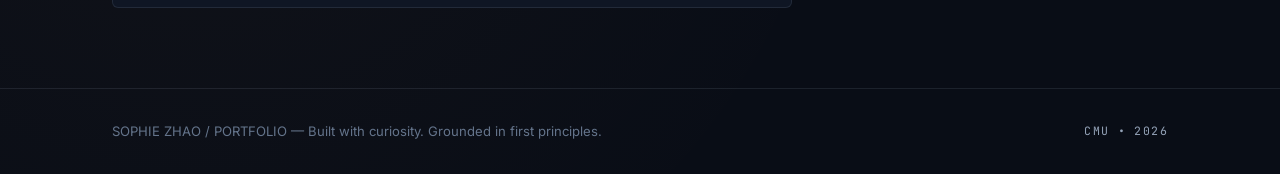
==== commit f434c937: "updated tabs" ====
--- a/about.html
+++ b/about.html
@@ -4,7 +4,7 @@
   <meta charset="UTF-8">
   <meta name="viewport" content="width=device-width, initial-scale=1.0">
   <title>About Me | Sophie Zhao</title>
-  <link rel="stylesheet" href="style.css?v=21">
+  <link rel="stylesheet" href="style.css?v=22">
 </head>
 <body>
   <header>
@@ -72,6 +72,6 @@
       <span class="mono-label">CMU &bull; 2026</span>
     </div>
   </footer>
-  <script src="physics-interactions.js?v=21"></script>
+  <script src="physics-interactions.js?v=22"></script>
 </body>
 </html>
--- a/style.css
+++ b/style.css
@@ -638,7 +638,7 @@
   border: 1px solid var(--border-subtle);
 }
 
-/* Quantum Wavefunction Collapse Résumé Viewer */
+/* Quantum Wavefunction Collapse Resume Viewer */
 .wavefunction-shell {
   position: relative;
   width: 100%;
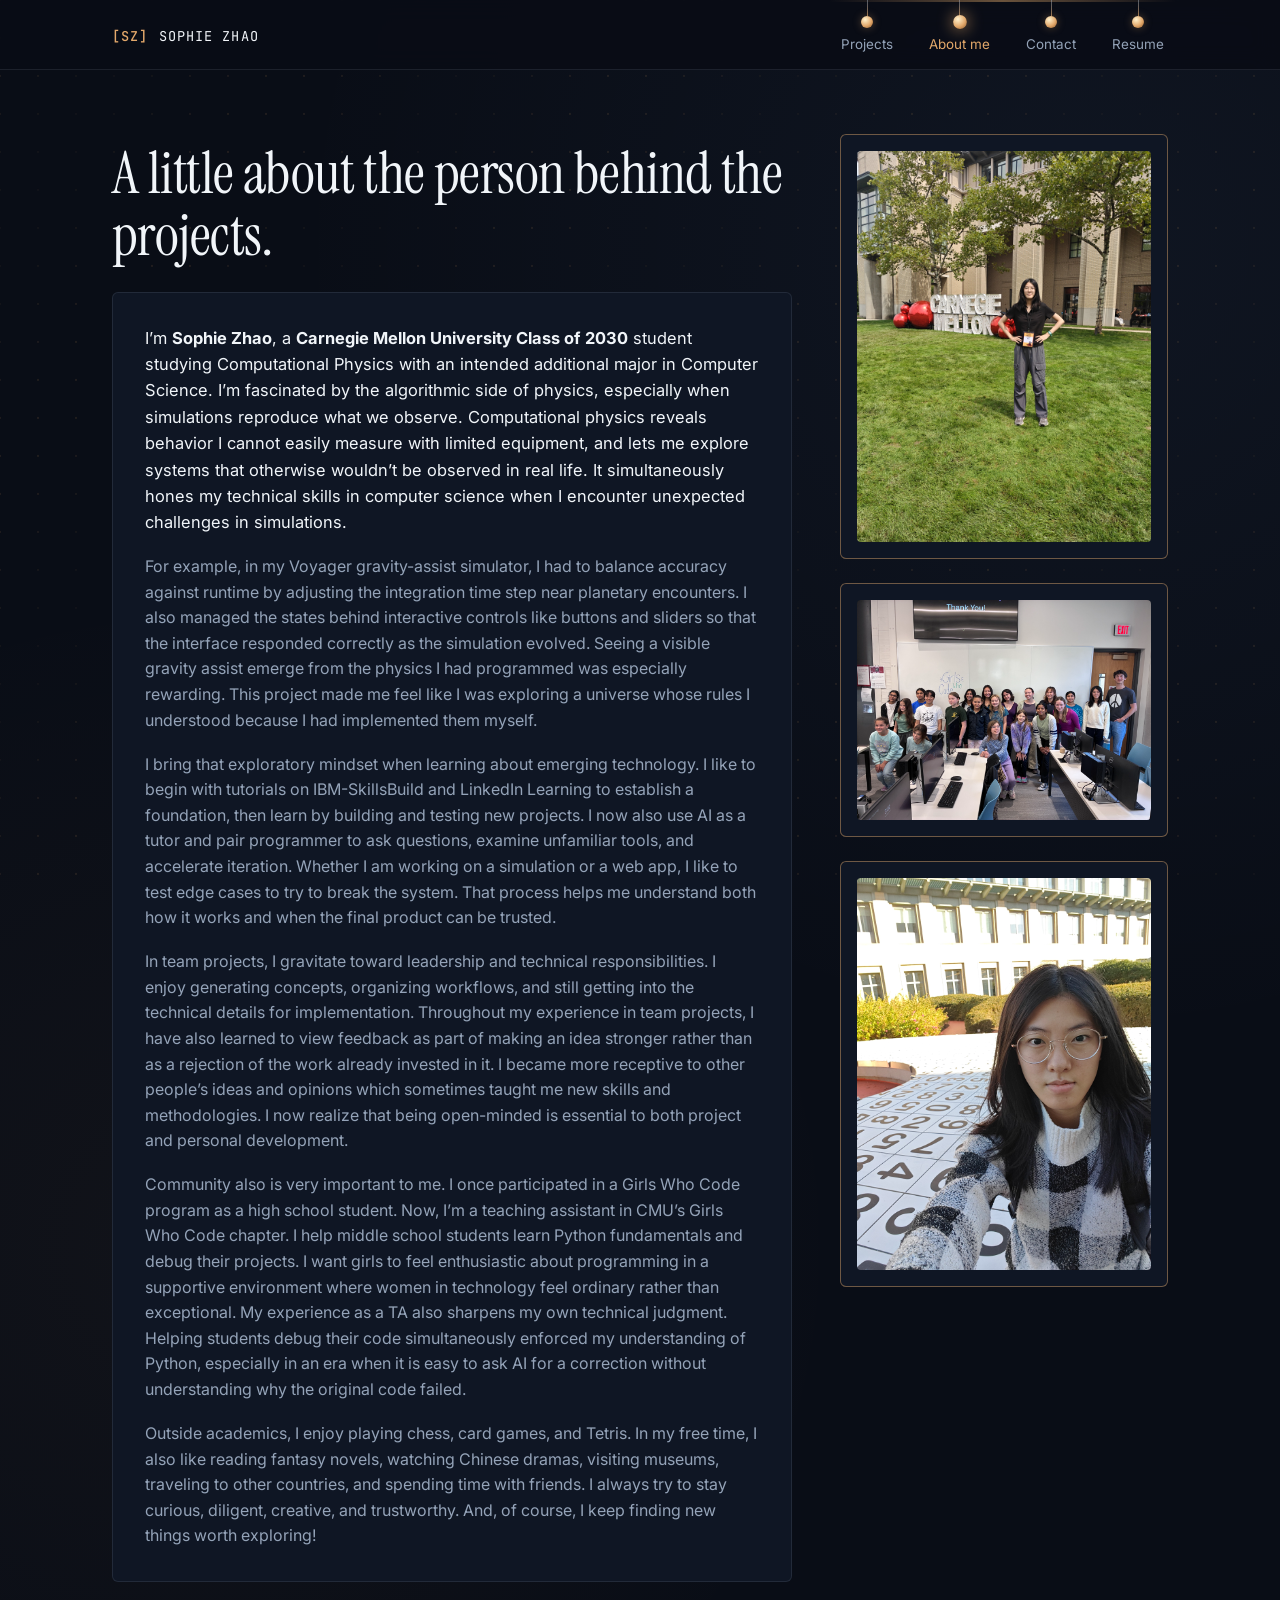
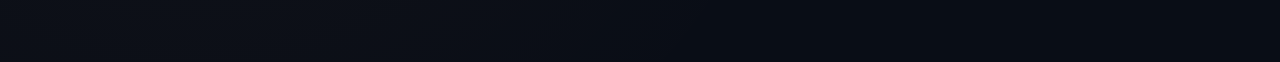
==== commit 2929276d: "cleaned up extra words and spaces" ====
--- a/about.html
+++ b/about.html
@@ -4,7 +4,7 @@
   <meta charset="UTF-8">
   <meta name="viewport" content="width=device-width, initial-scale=1.0">
   <title>About Me | Sophie Zhao</title>
-  <link rel="stylesheet" href="style.css?v=22">
+  <link rel="stylesheet" href="style.css?v=26">
 </head>
 <body>
   <header>
@@ -25,7 +25,6 @@
   <main class="container">
     <div class="two-col-layout" style="padding-bottom: 5rem;">
       <div>
-        <span class="mono-label mono-amber">02 &nbsp; ABOUT ME</span>
         <h1 class="serif-title" style="font-size: clamp(2.6rem, 4.5vw, 3.8rem); margin: 0.6rem 0 1.5rem;">
           A little about the person behind the projects.
         </h1>
@@ -65,13 +64,6 @@
       </div>
     </div>
   </main>
-
-  <footer>
-    <div class="container footer-inner">
-      <span>SOPHIE ZHAO / PORTFOLIO — Built with curiosity. Grounded in first principles.</span>
-      <span class="mono-label">CMU &bull; 2026</span>
-    </div>
-  </footer>
-  <script src="physics-interactions.js?v=22"></script>
+  <script src="physics-interactions.js?v=26"></script>
 </body>
 </html>
--- a/style.css
+++ b/style.css
@@ -168,31 +168,41 @@
   color: var(--accent-amber);
 }
 
-/* Hero Section */
-.hero {
-  padding: 6rem 0 5rem;
+/* Compact Horizontal Hero Section */
+.hero.hero-compact {
+  padding: 1.65rem 0 1.5rem;
   position: relative;
   overflow: hidden;
   border-bottom: 1px solid var(--border-subtle);
 }
 
-.hero-grid {
-  display: grid;
-  grid-template-columns: 1.3fr 0.7fr;
-  align-items: center;
-  gap: 2rem;
-}
-
-.hero h1 {
-  font-size: clamp(3.4rem, 6vw, 5.2rem);
-  margin: 1rem 0 1.25rem;
-}
-
-.hero-sub {
-  color: var(--text-secondary);
-  font-size: 1.12rem;
-  max-width: 520px;
-  margin-bottom: 2.25rem;
+.hero-horizontal {
+  display: flex;
+  justify-content: space-between;
+  align-items: center;
+  gap: 1.5rem;
+  flex-wrap: wrap;
+}
+
+.hero-horizontal-text {
+  flex: 1 1 560px;
+}
+
+.hero.hero-compact h1 {
+  font-size: clamp(2.1rem, 3.6vw, 2.9rem);
+  margin: 0.35rem 0 0.35rem;
+  line-height: 1.1;
+}
+
+.hero.hero-compact .hero-sub {
+  color: var(--text-secondary);
+  font-size: 0.98rem;
+  max-width: none;
+  margin-bottom: 0;
+}
+
+.hero-cta {
+  flex-shrink: 0;
 }
 
 .btn-outline {
@@ -224,11 +234,11 @@
 
 /* Selected Work Section */
 .section-block {
-  padding: 5rem 0;
+  padding: 1.75rem 0 4.5rem;
 }
 
 .section-header {
-  margin-bottom: 3rem;
+  margin-bottom: 1.25rem;
 }
 
 .section-header h2 {
@@ -1106,50 +1116,6 @@
 
 
 /* ==========================================================================
-   INTERACTIVE BOHR ATOM & RADIOACTIVE DECAY HERO WIDGET
-   ========================================================================== */
-.hero-atom-wrapper {
-  position: relative;
-  width: 100%;
-  max-width: 360px;
-  aspect-ratio: 1 / 1;
-  justify-self: end;
-  display: flex;
-  align-items: center;
-  justify-content: center;
-  cursor: crosshair;
-}
-
-#hero-atom-canvas {
-  width: 100%;
-  height: 100%;
-  display: block;
-}
-
-.atom-telemetry {
-  position: absolute;
-  bottom: 6px;
-  left: 50%;
-  transform: translateX(-50%);
-  font-size: 0.66rem;
-  color: var(--text-muted);
-  white-space: nowrap;
-  pointer-events: none;
-  transition: color 0.25s ease;
-}
-
-.hero-atom-wrapper:hover .atom-telemetry {
-  color: var(--accent-amber);
-}
-
-@media (max-width: 860px) {
-  .hero-atom-wrapper {
-    display: none;
-  }
-}
-
-
-/* ==========================================================================
    CONSISTENT AI & TEAM TRANSPARENCY BLOCK ON PROJECT CARDS
    ========================================================================== */
 .card-ai-box {
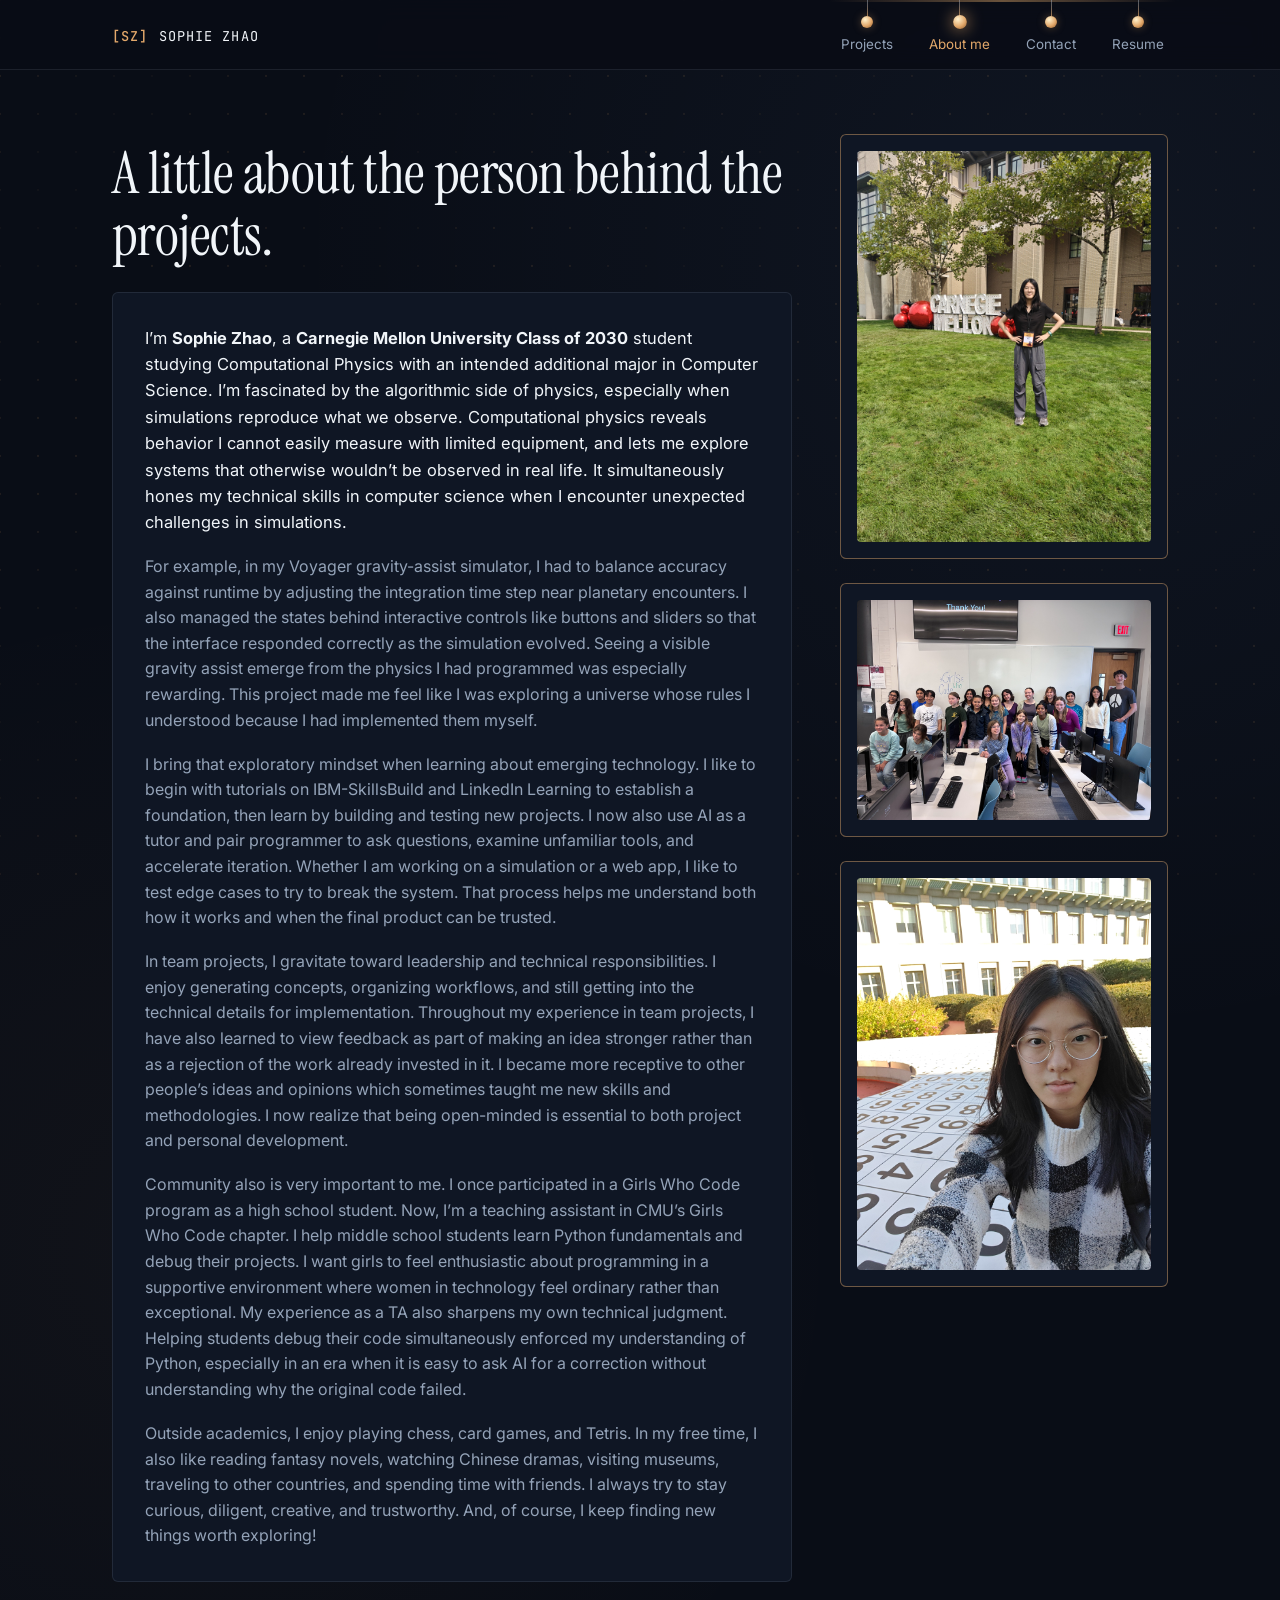
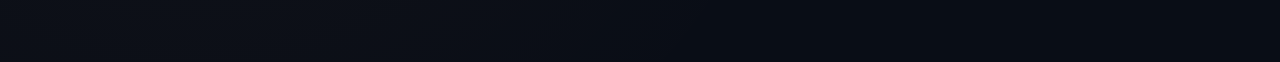
==== commit a41a048c: "removed portfolio images" ====
--- a/about.html
+++ b/about.html
@@ -4,7 +4,7 @@
   <meta charset="UTF-8">
   <meta name="viewport" content="width=device-width, initial-scale=1.0">
   <title>About Me | Sophie Zhao</title>
-  <link rel="stylesheet" href="style.css?v=26">
+  <link rel="stylesheet" href="style.css?v=27">
 </head>
 <body>
   <header>
@@ -64,6 +64,6 @@
       </div>
     </div>
   </main>
-  <script src="physics-interactions.js?v=26"></script>
+  <script src="physics-interactions.js?v=27"></script>
 </body>
 </html>
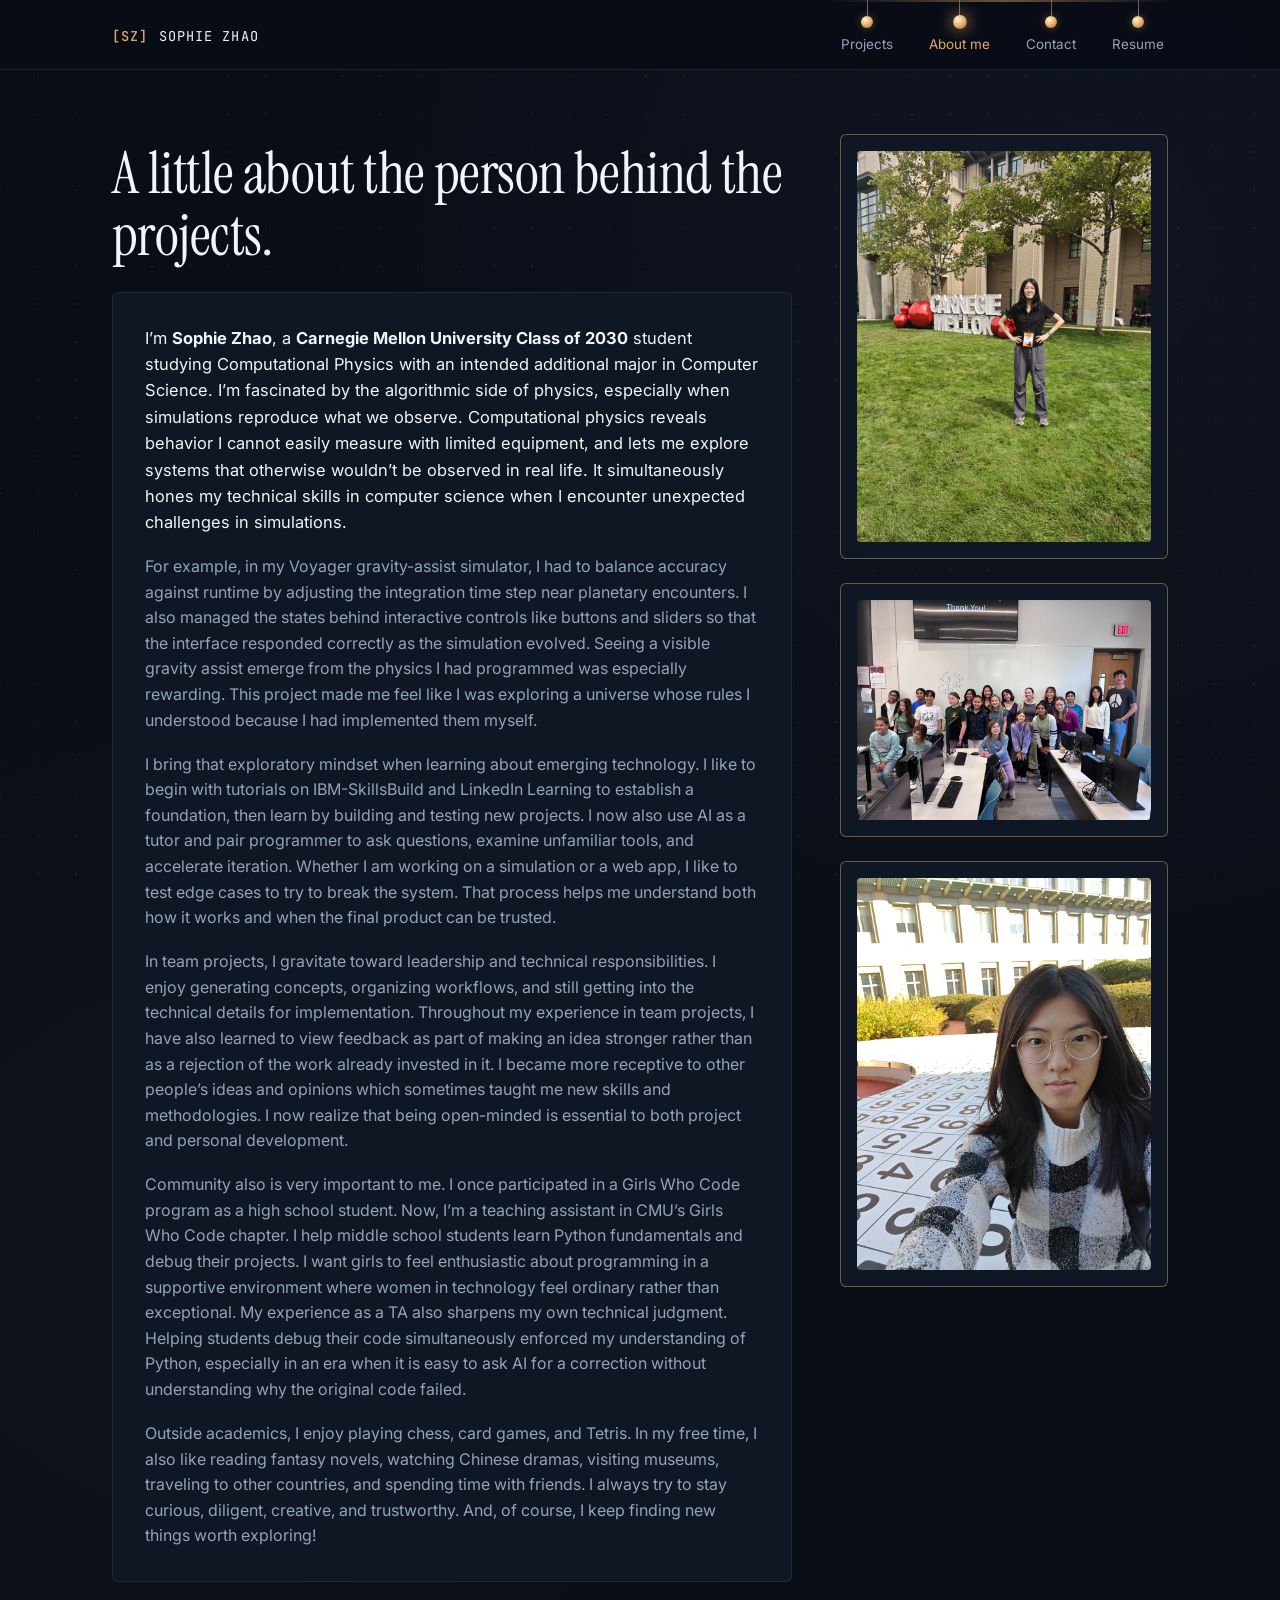
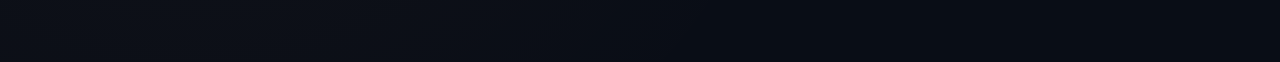
==== commit 415e7564: "removed unnecessary graphics" ====
--- a/about.html
+++ b/about.html
@@ -4,7 +4,7 @@
   <meta charset="UTF-8">
   <meta name="viewport" content="width=device-width, initial-scale=1.0">
   <title>About Me | Sophie Zhao</title>
-  <link rel="stylesheet" href="style.css?v=27">
+  <link rel="stylesheet" href="style.css?v=28">
 </head>
 <body>
   <header>
@@ -64,6 +64,6 @@
       </div>
     </div>
   </main>
-  <script src="physics-interactions.js?v=27"></script>
+  <script src="physics-interactions.js?v=28"></script>
 </body>
 </html>
--- a/style.css
+++ b/style.css
@@ -450,11 +450,8 @@
 
 /* Overview Tab Layout */
 .overview-hero {
-  display: grid;
-  grid-template-columns: 1.25fr 0.85fr;
-  gap: 2.5rem;
-  margin-bottom: 2.75rem;
-  align-items: start;
+  display: block;
+  margin-bottom: 2.25rem;
 }
 
 .overview-hero h1 {
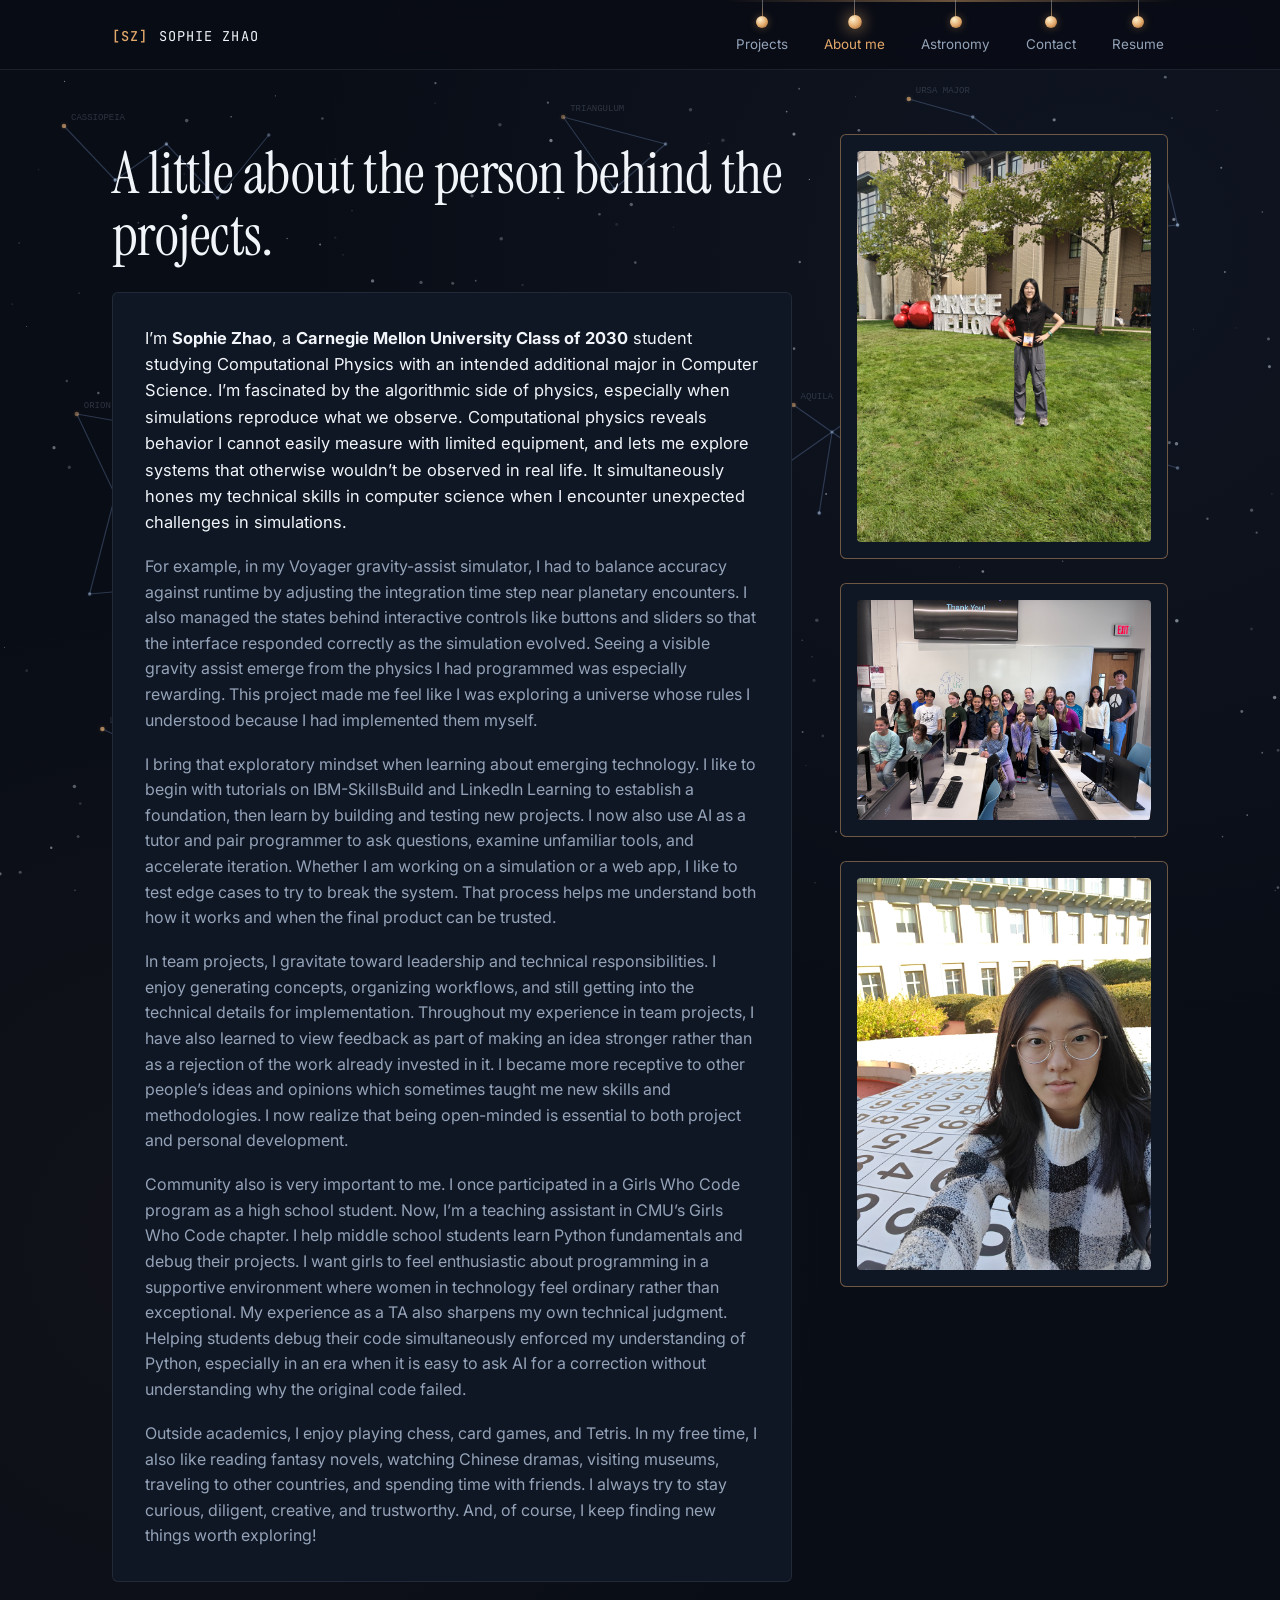
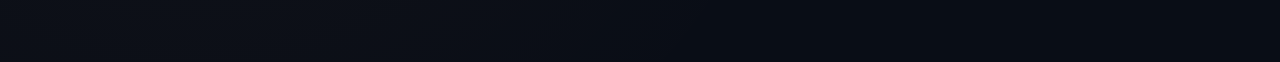
==== commit e55314fa: "changed the ui, added astronomy" ====
--- a/about.html
+++ b/about.html
@@ -4,7 +4,7 @@
   <meta charset="UTF-8">
   <meta name="viewport" content="width=device-width, initial-scale=1.0">
   <title>About Me | Sophie Zhao</title>
-  <link rel="stylesheet" href="style.css?v=28">
+  <link rel="stylesheet" href="style.css?v=34">
 </head>
 <body>
   <header>
@@ -16,6 +16,7 @@
       <nav>
         <a href="index.html">Projects</a>
         <a href="about.html" class="active">About me</a>
+        <a href="astronomy.html">Astronomy</a>
         <a href="contact.html">Contact</a>
         <a href="resume.html">Resume</a>
       </nav>
@@ -64,6 +65,6 @@
       </div>
     </div>
   </main>
-  <script src="physics-interactions.js?v=28"></script>
+  <script src="physics-interactions.js?v=34"></script>
 </body>
 </html>
--- a/style.css
+++ b/style.css
@@ -818,163 +818,297 @@
   color: var(--text-secondary);
 }
 
-/* Electrical Circuit Contact Nodes & Current Flow */
-.circuit-board {
+/* ==========================================================================
+   SOLAR SYSTEM CONTACT PAGE (SUN + ORBITING CONTACT PLANETS)
+   ========================================================================== */
+.contact-solar-layout {
+  display: grid;
+  grid-template-columns: minmax(0, 1.35fr) minmax(0, 0.65fr);
+  gap: 3rem;
+  align-items: start;
+}
+
+.solar-contact-stage {
+  display: flex;
+  flex-direction: column;
+  gap: 2rem;
+  align-items: center;
+}
+
+.solar-orrery {
   position: relative;
-  padding-left: 2.75rem;
-  margin-top: 1rem;
-}
-
-.circuit-bus {
+  width: 100%;
+  max-width: 470px;
+  aspect-ratio: 1 / 1;
+  display: flex;
+  align-items: center;
+  justify-content: center;
+  border-radius: 50%;
+  background: radial-gradient(circle, rgba(226, 168, 107, 0.08) 0%, rgba(138, 180, 248, 0.03) 45%, transparent 72%);
+}
+
+/* Central Sun with Sophie Zhao */
+.solar-sun {
+  position: relative;
+  z-index: 5;
+  width: 96px;
+  height: 96px;
+  border-radius: 50%;
+  background: radial-gradient(circle at 35% 35%, #fff6d6 0%, #f5b963 45%, #d97724 88%, #9a3412 100%);
+  box-shadow:
+    0 0 26px rgba(245, 185, 99, 0.72),
+    0 0 56px rgba(226, 168, 107, 0.35),
+    inset 0 0 14px rgba(255, 250, 230, 0.8);
+  display: flex;
+  align-items: center;
+  justify-content: center;
+  text-align: center;
+  padding: 0.4rem;
+}
+
+.sun-name {
+  font-family: var(--font-mono);
+  font-size: 0.72rem;
+  font-weight: 700;
+  letter-spacing: 0.09em;
+  line-height: 1.25;
+  color: #1a0f05;
+  text-shadow: 0 1px 0 rgba(255, 248, 225, 0.65);
+  user-select: none;
+}
+
+/* Concentric Planetary Orbit Rings */
+.orbit-ring {
   position: absolute;
-  left: 0.85rem;
+  border-radius: 50%;
+  border: 1px dashed rgba(148, 163, 184, 0.26);
+  pointer-events: none;
+  transition: border-color 0.25s ease, box-shadow 0.25s ease;
+}
+
+.orbit-ring.is-highlighted {
+  border-style: solid;
+  border-color: rgba(226, 168, 107, 0.85);
+  box-shadow: 0 0 18px rgba(226, 168, 107, 0.22), inset 0 0 14px rgba(226, 168, 107, 0.12);
+}
+
+.orbit-1 {
+  width: 38%;
+  height: 38%;
+  animation: orbitSpin 18s linear infinite;
+}
+
+.orbit-2 {
+  width: 57%;
+  height: 57%;
+  animation: orbitSpin 26s linear infinite reverse;
+}
+
+.orbit-3 {
+  width: 76%;
+  height: 76%;
+  animation: orbitSpin 35s linear infinite;
+}
+
+.orbit-4 {
+  width: 95%;
+  height: 95%;
+  animation: orbitSpin 46s linear infinite reverse;
+}
+
+.orbit-ring.is-highlighted,
+.solar-orrery:hover .orbit-ring {
+  animation-play-state: paused;
+}
+
+.orbit-ring.is-highlighted .orbit-planet,
+.solar-orrery:hover .orbit-planet {
+  animation-play-state: paused;
+}
+
+@keyframes orbitSpin {
+  from { transform: rotate(0deg); }
+  to   { transform: rotate(360deg); }
+}
+
+@keyframes counterSpin {
+  from { transform: translate(-50%, -50%) rotate(0deg); }
+  to   { transform: translate(-50%, -50%) rotate(-360deg); }
+}
+
+@keyframes counterSpinRev {
+  from { transform: translate(-50%, -50%) rotate(0deg); }
+  to   { transform: translate(-50%, -50%) rotate(360deg); }
+}
+
+/* Orbiting Planets */
+.orbit-planet {
+  position: absolute;
   top: 0;
-  bottom: 0;
-  width: 2px;
-  background: rgba(226, 168, 107, 0.22);
-  overflow: hidden;
-}
-
-.circuit-bus::after {
+  left: 50%;
+  border-radius: 50%;
+  pointer-events: auto;
+  cursor: pointer;
+  text-decoration: none;
+  display: flex;
+  align-items: center;
+  justify-content: center;
+  transition: transform 0.25s ease, box-shadow 0.25s ease;
+}
+
+.orbit-1 .orbit-planet {
+  width: 20px;
+  height: 20px;
+  background: radial-gradient(circle at 30% 30%, #fde68a, #d97706);
+  box-shadow: 0 0 12px rgba(245, 158, 11, 0.7);
+  animation: counterSpin 18s linear infinite;
+}
+
+.orbit-2 .orbit-planet {
+  width: 24px;
+  height: 24px;
+  background: radial-gradient(circle at 30% 30%, #bae6fd, #2563eb);
+  box-shadow: 0 0 14px rgba(56, 189, 248, 0.7);
+  animation: counterSpinRev 26s linear infinite;
+}
+
+.orbit-3 .orbit-planet {
+  width: 22px;
+  height: 22px;
+  background: radial-gradient(circle at 30% 30%, #fecaca, #dc2626);
+  box-shadow: 0 0 14px rgba(248, 113, 113, 0.65);
+  animation: counterSpin 35s linear infinite;
+}
+
+.orbit-4 .orbit-planet {
+  width: 26px;
+  height: 26px;
+  background: radial-gradient(circle at 30% 30%, #e9d5ff, #7c3aed);
+  box-shadow: 0 0 16px rgba(167, 139, 250, 0.75);
+  animation: counterSpinRev 46s linear infinite;
+}
+
+/* Saturn-like ring around LinkedIn planet */
+.orbit-planet.has-ring::before {
   content: '';
   position: absolute;
-  left: -1px;
-  top: -35%;
-  width: 4px;
-  height: 35%;
-  background: linear-gradient(to bottom, transparent, var(--accent-amber), #fff1cc);
-  box-shadow: 0 0 10px var(--accent-amber);
-  animation: busCurrent 3.2s linear infinite;
-}
-
-@keyframes busCurrent {
-  0% { top: -35%; }
-  100% { top: 105%; }
-}
-
-.circuit-source-badge {
-  display: inline-flex;
-  align-items: center;
-  gap: 0.55rem;
-  margin-bottom: 1.25rem;
-  position: relative;
-}
-
-.circuit-source-badge::before {
-  content: '';
+  width: 42px;
+  height: 12px;
+  border-radius: 50%;
+  border: 2px solid rgba(216, 180, 254, 0.75);
+  transform: rotate(-24deg);
+  pointer-events: none;
+}
+
+.orbit-ring.is-highlighted .orbit-planet {
+  box-shadow: 0 0 20px #fff1cc, 0 0 30px var(--accent-amber);
+}
+
+.planet-tag {
   position: absolute;
-  left: -2.18rem;
-  width: 10px;
-  height: 10px;
-  border-radius: 50%;
-  background: var(--accent-amber);
-  box-shadow: 0 0 10px var(--accent-amber);
-}
-
-.circuit-node {
-  position: relative;
+  top: calc(100% + 5px);
+  left: 50%;
+  transform: translateX(-50%);
+  font-family: var(--font-mono);
+  font-size: 0.62rem;
+  letter-spacing: 0.05em;
+  color: var(--text-primary);
+  background: rgba(11, 16, 27, 0.85);
+  border: 1px solid rgba(148, 163, 184, 0.25);
+  padding: 0.1rem 0.4rem;
+  border-radius: 4px;
+  white-space: nowrap;
+}
+
+/* Companion Contact Cards below the Solar Orrery */
+.planet-cards-list {
+  width: 100%;
+  display: grid;
+  grid-template-columns: repeat(2, minmax(0, 1fr));
+  gap: 0.9rem;
+}
+
+.planet-contact-card {
   display: flex;
   justify-content: space-between;
   align-items: center;
-  padding: 1.15rem 1.5rem;
-  background: var(--bg-card);
+  gap: 0.75rem;
+  padding: 0.95rem 1.15rem;
+  background: rgba(15, 22, 36, 0.9);
   border: 1px solid var(--border-subtle);
   border-radius: 6px;
-  margin-bottom: 1.25rem;
   text-decoration: none;
   color: var(--text-primary);
   transition: border-color 0.25s ease, box-shadow 0.25s ease, transform 0.2s ease;
 }
 
-.circuit-node::before {
-  content: '';
-  position: absolute;
-  left: -1.9rem;
-  top: 50%;
-  width: 1.9rem;
-  height: 2px;
-  background: linear-gradient(90deg, rgba(226, 168, 107, 0.35), var(--accent-blue));
-}
-
-.circuit-node::after {
-  content: '';
-  position: absolute;
-  left: -5px;
-  top: calc(50% - 4px);
-  width: 8px;
-  height: 8px;
+.planet-contact-card:hover,
+.planet-contact-card.is-highlighted {
+  border-color: var(--accent-amber);
+  box-shadow: 0 0 20px rgba(226, 168, 107, 0.18);
+  transform: translateY(-2px);
+}
+
+.planet-card-left {
+  display: flex;
+  align-items: center;
+  gap: 0.85rem;
+  min-width: 0;
+}
+
+.planet-card-left strong {
+  display: block;
+  font-size: 0.92rem;
+  overflow-wrap: anywhere;
+}
+
+.planet-swatch {
+  width: 16px;
+  height: 16px;
   border-radius: 50%;
-  background: var(--bg-primary);
-  border: 2px solid var(--accent-amber);
-  transition: background 0.2s ease, box-shadow 0.2s ease;
-}
-
-.branch-pulse {
-  position: absolute;
-  left: -1.9rem;
-  top: calc(50% - 2px);
-  width: 6px;
-  height: 4px;
-  border-radius: 2px;
-  background: #fff1cc;
-  box-shadow: 0 0 8px var(--accent-amber);
-  animation: branchFlow 2s ease-in-out infinite;
-}
-
-.circuit-node:nth-of-type(2) .branch-pulse { animation-delay: 0.65s; }
-.circuit-node:nth-of-type(3) .branch-pulse { animation-delay: 1.3s; }
-
-@keyframes branchFlow {
-  0% { left: -1.9rem; opacity: 0; }
-  20% { opacity: 1; }
-  85% { opacity: 1; }
-  100% { left: -0.15rem; opacity: 0; }
-}
-
-.circuit-node:hover {
-  border-color: var(--accent-amber);
-  box-shadow: 0 0 22px rgba(226, 168, 107, 0.14);
-  transform: translateX(3px);
-}
-
-.circuit-node:hover::after {
-  background: var(--accent-amber);
-  box-shadow: 0 0 10px var(--accent-amber);
-}
-
-.node-telemetry {
-  display: flex;
-  align-items: center;
-  gap: 0.75rem;
-}
-
-.current-indicator {
-  font-family: var(--font-mono);
-  font-size: 0.72rem;
-  color: var(--accent-blue);
-  background: rgba(138, 180, 248, 0.08);
-  border: 1px solid rgba(138, 180, 248, 0.25);
-  padding: 0.2rem 0.5rem;
-  border-radius: 4px;
-}
-
-.circuit-ground {
-  display: inline-flex;
-  align-items: center;
-  gap: 0.6rem;
-  margin-top: 0.35rem;
-  position: relative;
-}
-
-.circuit-ground::before {
-  content: '';
-  position: absolute;
-  left: -2.28rem;
-  top: 50%;
-  width: 14px;
-  height: 2px;
-  background: var(--accent-amber);
-  box-shadow: 0 4px 0 -0.5px rgba(226, 168, 107, 0.65), 0 8px 0 -1px rgba(226, 168, 107, 0.4);
+  flex-shrink: 0;
+}
+
+.swatch-1 {
+  background: radial-gradient(circle at 30% 30%, #fde68a, #d97706);
+  box-shadow: 0 0 8px rgba(245, 158, 11, 0.65);
+}
+
+.swatch-2 {
+  background: radial-gradient(circle at 30% 30%, #bae6fd, #2563eb);
+  box-shadow: 0 0 8px rgba(56, 189, 248, 0.65);
+}
+
+.swatch-3 {
+  background: radial-gradient(circle at 30% 30%, #fecaca, #dc2626);
+  box-shadow: 0 0 8px rgba(248, 113, 113, 0.6);
+}
+
+.swatch-4 {
+  background: radial-gradient(circle at 30% 30%, #e9d5ff, #7c3aed);
+  box-shadow: 0 0 8px rgba(167, 139, 250, 0.65);
+}
+
+.planet-arrow {
+  color: var(--text-secondary);
+  flex-shrink: 0;
+}
+
+.planet-contact-card:hover .planet-arrow,
+.planet-contact-card.is-highlighted .planet-arrow {
+  color: var(--accent-amber);
+}
+
+@media (max-width: 860px) {
+  .contact-solar-layout {
+    grid-template-columns: 1fr;
+  }
+  .planet-cards-list {
+    grid-template-columns: 1fr;
+  }
+  .solar-orrery {
+    max-width: 360px;
+  }
 }
 
 /* Parabolic Scroll-To-Top Launcher Button */
@@ -1191,4 +1325,720 @@
   }
 }
 
-.circuit-node:nth-of-type(4) .branch-pulse { animation-delay: 1.95s; }
+
+
+/* ==========================================================================
+   ASTRONOMY CONSTELLATION GALLERY PAGE
+   ========================================================================== */
+.astro-sky-canvas {
+  position: fixed;
+  inset: 0;
+  width: 100vw;
+  height: 100vh;
+  pointer-events: none;
+  z-index: 0;
+}
+
+.astro-intro {
+  max-width: 780px;
+  margin-bottom: 3rem;
+}
+
+.astro-bio {
+  color: var(--text-secondary);
+  font-size: 1.06rem;
+  line-height: 1.72;
+}
+
+.constellation-stage {
+  position: relative;
+  display: grid;
+  grid-template-columns: repeat(12, 1fr);
+  gap: 2.75rem 1.5rem;
+  padding: 2.25rem 1rem 2.5rem;
+  border-radius: 10px;
+  background: radial-gradient(ellipse at 50% 45%, rgba(24, 38, 68, 0.28) 0%, rgba(11, 16, 27, 0) 75%);
+}
+
+.constellation-svg {
+  position: absolute;
+  inset: 0;
+  width: 100%;
+  height: 100%;
+  pointer-events: none;
+  z-index: 1;
+}
+
+.celestial-grid-line {
+  stroke: rgba(148, 163, 184, 0.08);
+  stroke-width: 1;
+  fill: none;
+}
+
+.constellation-edge-glow {
+  stroke: rgba(138, 180, 248, 0.16);
+  stroke-width: 6;
+  stroke-linecap: round;
+  transition: stroke 0.25s ease;
+}
+
+.constellation-edge-glow.active {
+  stroke: rgba(226, 168, 107, 0.28);
+}
+
+.constellation-edge {
+  stroke: rgba(165, 203, 255, 0.62);
+  stroke-width: 1.85;
+  stroke-linecap: round;
+  filter: drop-shadow(0 0 5px rgba(138, 180, 248, 0.45));
+  transition: stroke 0.25s ease, stroke-width 0.25s ease, filter 0.25s ease;
+}
+
+.constellation-edge.active {
+  stroke: #ffd296;
+  stroke-width: 2.6;
+  filter: drop-shadow(0 0 9px rgba(226, 168, 107, 0.9));
+}
+
+.constellation-star-ring {
+  fill: none;
+  stroke: rgba(226, 168, 107, 0.36);
+  stroke-width: 1;
+  stroke-dasharray: 2 3;
+  transition: stroke 0.25s ease, transform 0.25s ease;
+}
+
+.constellation-star-ring.active {
+  stroke: #ffd296;
+  stroke-width: 1.4;
+  stroke-dasharray: none;
+}
+
+.constellation-bayer-label {
+  font-family: var(--font-mono);
+  font-size: 11px;
+  fill: rgba(226, 168, 107, 0.78);
+  letter-spacing: 0.05em;
+}
+
+.star-card {
+  position: relative;
+  z-index: 2;
+  background: rgba(13, 20, 34, 0.88);
+  backdrop-filter: blur(6px);
+  border: 1px solid rgba(138, 180, 248, 0.22);
+  border-radius: 6px;
+  padding: 0.95rem;
+  cursor: pointer;
+  transition: transform 0.25s ease, border-color 0.25s ease, box-shadow 0.25s ease;
+}
+
+.star-card:hover,
+.star-card:focus-visible {
+  transform: translateY(-4px);
+  border-color: var(--border-amber);
+  box-shadow: 0 14px 32px rgba(0, 0, 0, 0.55), 0 0 22px rgba(226, 168, 107, 0.22);
+  outline: none;
+}
+
+/* Intentional Dipper / Hunter-style celestial asterism layout:
+   α (1) and β (2) form the upper rim; γ (3) and δ (4) form the lower bowl;
+   ε (5) and ζ (6) sweep out as the curved tail/handle */
+.star-pos-1 {
+  grid-column: 1 / span 4;
+  margin-top: 0.5rem;
+}
+
+.star-pos-2 {
+  grid-column: 7 / span 4;
+  margin-top: 0;
+}
+
+.star-pos-3 {
+  grid-column: 2 / span 4;
+  margin-top: 1.5rem;
+}
+
+.star-pos-4 {
+  grid-column: 7 / span 4;
+  margin-top: 1.25rem;
+}
+
+.star-pos-5 {
+  grid-column: 9 / span 4;
+  margin-top: 1.75rem;
+}
+
+.star-pos-6 {
+  grid-column: 5 / span 4;
+  margin-top: 0.5rem;
+}
+
+/* Four-point diffraction-spiked star beacon at the top center of each card */
+.star-beacon {
+  position: absolute;
+  top: -14px;
+  left: 50%;
+  transform: translateX(-50%);
+  width: 28px;
+  height: 28px;
+  display: flex;
+  align-items: center;
+  justify-content: center;
+  z-index: 4;
+}
+
+.star-flare-h {
+  position: absolute;
+  width: 28px;
+  height: 1.5px;
+  background: linear-gradient(90deg, transparent, #fff1cc, transparent);
+  opacity: 0.85;
+  transition: transform 0.25s ease, opacity 0.25s ease;
+}
+
+.star-flare-v {
+  position: absolute;
+  width: 1.5px;
+  height: 28px;
+  background: linear-gradient(180deg, transparent, #fff1cc, transparent);
+  opacity: 0.85;
+  transition: transform 0.25s ease, opacity 0.25s ease;
+}
+
+.star-core {
+  width: 8px;
+  height: 8px;
+  border-radius: 50%;
+  background: #fff4d4;
+  box-shadow: 0 0 10px #ffd296, 0 0 20px rgba(138, 180, 248, 0.9);
+  transition: transform 0.25s ease, background 0.25s ease;
+}
+
+.star-card:hover .star-core {
+  transform: scale(1.35);
+  background: #ffffff;
+}
+
+.star-card:hover .star-flare-h,
+.star-card:hover .star-flare-v {
+  transform: scale(1.3);
+  opacity: 1;
+}
+
+.star-header-row {
+  display: flex;
+  justify-content: space-between;
+  align-items: center;
+  margin-bottom: 0.55rem;
+  font-family: var(--font-mono);
+  font-size: 0.68rem;
+  letter-spacing: 0.06em;
+}
+
+.star-designation {
+  color: var(--accent-amber);
+}
+
+.star-coords {
+  color: var(--text-muted);
+}
+
+.star-frame {
+  width: 100%;
+  aspect-ratio: 16 / 10;
+  overflow: hidden;
+  border-radius: 4px;
+  background: #080c14;
+  margin-bottom: 0.75rem;
+}
+
+.star-frame img {
+  width: 100%;
+  height: 100%;
+  object-fit: cover;
+  display: block;
+  transition: transform 0.35s ease;
+}
+
+.star-card:hover .star-frame img {
+  transform: scale(1.03);
+}
+
+.star-title {
+  font-family: var(--font-sans);
+  font-size: 0.94rem;
+  font-weight: 500;
+  color: var(--text-primary);
+  line-height: 1.4;
+}
+
+/* Lightbox modal */
+.astro-lightbox[hidden] {
+  display: none;
+}
+
+.astro-lightbox {
+  position: fixed;
+  inset: 0;
+  z-index: 200;
+  display: flex;
+  align-items: center;
+  justify-content: center;
+  padding: 1.5rem;
+}
+
+.astro-lightbox-backdrop {
+  position: absolute;
+  inset: 0;
+  background: rgba(6, 9, 16, 0.86);
+  backdrop-filter: blur(6px);
+}
+
+.astro-lightbox-dialog {
+  position: relative;
+  z-index: 1;
+  max-width: 880px;
+  width: 100%;
+  background: var(--bg-card);
+  border: 1px solid var(--border-amber);
+  border-radius: 6px;
+  padding: 1rem;
+  box-shadow: 0 24px 60px rgba(0, 0, 0, 0.75);
+}
+
+.astro-lightbox-dialog img {
+  width: 100%;
+  max-height: 75vh;
+  object-fit: contain;
+  display: block;
+  border-radius: 4px;
+  background: #060910;
+}
+
+.astro-lightbox-caption {
+  margin-top: 0.85rem;
+  font-size: 0.98rem;
+  color: var(--text-primary);
+  text-align: center;
+}
+
+.astro-lightbox-close-btn {
+  position: absolute;
+  top: 0.65rem;
+  right: 0.75rem;
+  width: 32px;
+  height: 32px;
+  border-radius: 50%;
+  border: 1px solid var(--border-subtle);
+  background: rgba(11, 16, 27, 0.88);
+  color: var(--text-primary);
+  font-size: 1.25rem;
+  line-height: 1;
+  cursor: pointer;
+}
+
+.astro-lightbox-close-btn:hover {
+  border-color: var(--accent-amber);
+  color: var(--accent-amber);
+}
+
+@media (max-width: 920px) {
+  .constellation-stage {
+    grid-template-columns: 1fr;
+    gap: 2.25rem;
+  }
+  .star-pos-1,
+  .star-pos-2,
+  .star-pos-3,
+  .star-pos-4,
+  .star-pos-5,
+  .star-pos-6 {
+    grid-column: 1 / -1;
+    margin-top: 0;
+  }
+}
+
+
+/* Ensure page content sits cleanly above the global constellation background */
+main, .hero, .section-block {
+  position: relative;
+  z-index: 1;
+}
+
+
+/* ==========================================================================
+   COMPREHENSIVE MOBILE & TABLET RESPONSIVENESS
+   ========================================================================== */
+html, body {
+  max-width: 100%;
+  overflow-x: hidden;
+  -webkit-text-size-adjust: 100%;
+}
+
+img, svg, video, iframe, canvas {
+  max-width: 100%;
+}
+
+/* Tablet breakpoint (<= 920px) */
+@media (max-width: 920px) {
+  .container {
+    padding: 0 1.4rem;
+  }
+
+  .nav-wrapper {
+    flex-wrap: wrap;
+    gap: 0.5rem 1rem;
+    align-items: center;
+  }
+
+  nav {
+    gap: 1.15rem;
+  }
+
+  .projects-grid,
+  .closer-look-grid,
+  .mindmap-flow,
+  .two-col-layout,
+  .contact-solar-layout,
+  .hobbies-grid {
+    grid-template-columns: 1fr;
+    gap: 1.75rem;
+  }
+
+  .about-photo-stack {
+    flex-direction: row;
+    flex-wrap: wrap;
+    justify-content: center;
+    align-items: stretch;
+    gap: 1rem;
+  }
+
+  .about-photo-card {
+    margin-left: 0;
+    max-width: 280px;
+    flex: 1 1 240px;
+  }
+
+  .constellation-stage {
+    grid-template-columns: 1fr;
+    gap: 2.25rem;
+    padding: 1.75rem 0.25rem 2rem;
+  }
+
+  .star-pos-1,
+  .star-pos-2,
+  .star-pos-3,
+  .star-pos-4,
+  .star-pos-5,
+  .star-pos-6 {
+    grid-column: 1 / -1;
+    margin-top: 0;
+  }
+
+  .wavefunction-shell {
+    height: 580px;
+  }
+}
+
+/* Mobile phone breakpoint (<= 640px) */
+@media (max-width: 640px) {
+  .container {
+    padding: 0 1rem;
+  }
+
+  /* Header & Newton's Cradle Navbar */
+  header {
+    padding: 0.45rem 0 0.65rem;
+  }
+
+  .nav-wrapper {
+    flex-direction: column;
+    align-items: flex-start;
+    gap: 0.35rem;
+  }
+
+  .brand {
+    padding-bottom: 0.15rem;
+    font-size: 0.82rem;
+  }
+
+  nav {
+    width: 100%;
+    justify-content: space-between;
+    gap: 0.35rem;
+    padding-top: 0.15rem;
+  }
+
+  nav::before {
+    left: 0;
+    right: 0;
+  }
+
+  nav a.cradle-item {
+    font-size: 0.78rem;
+    padding: 0.2rem 0.15rem;
+    min-height: 44px;
+    justify-content: flex-start;
+  }
+
+  .cradle-string {
+    height: 11px;
+  }
+
+  .cradle-bob {
+    width: 10px;
+    height: 10px;
+    margin-bottom: 0.25rem;
+  }
+
+  /* Compact Hero */
+  .hero.hero-compact {
+    padding: 1.25rem 0 1.2rem;
+  }
+
+  .hero-horizontal {
+    flex-direction: column;
+    align-items: flex-start;
+    gap: 0.9rem;
+  }
+
+  .hero-horizontal-text {
+    flex: 1 1 auto;
+    width: 100%;
+  }
+
+  .hero.hero-compact h1 {
+    font-size: 1.85rem;
+    line-height: 1.15;
+  }
+
+  .hero.hero-compact .hero-sub {
+    font-size: 0.92rem;
+  }
+
+  .hero-cta {
+    width: 100%;
+    justify-content: center;
+    padding: 0.65rem 1.1rem;
+  }
+
+  /* Quick-Jump Project Tabs */
+  .section-block {
+    padding: 1.25rem 0 3.25rem;
+  }
+
+  .project-jump-tabs {
+    flex-wrap: nowrap;
+    overflow-x: auto;
+    -webkit-overflow-scrolling: touch;
+    scrollbar-width: none;
+    gap: 0.5rem;
+    margin-bottom: 1.35rem;
+    padding-bottom: 0.85rem;
+  }
+
+  .project-jump-tabs::-webkit-scrollbar {
+    display: none;
+  }
+
+  .jump-tab {
+    flex: 0 0 auto;
+    min-height: 40px;
+    padding: 0.45rem 0.85rem;
+    font-size: 0.8rem;
+  }
+
+  /* Project Cards */
+  .projects-grid {
+    gap: 1.25rem;
+  }
+
+  .project-card {
+    padding: 1.2rem;
+    scroll-margin-top: 125px;
+  }
+
+  .project-card h3 {
+    font-size: 1.55rem;
+  }
+
+  .card-ai-box {
+    padding: 0.7rem 0.8rem;
+  }
+
+  /* Project Detail Workspace */
+  .workspace-topbar {
+    padding: 1.25rem 0 1rem;
+    flex-direction: column;
+    align-items: flex-start;
+    gap: 0.85rem;
+  }
+
+  .view-tabs {
+    width: 100%;
+    display: grid;
+    grid-template-columns: repeat(3, 1fr);
+    gap: 0.3rem;
+  }
+
+  .tab-btn {
+    padding: 0.55rem 0.4rem;
+    font-size: 0.78rem;
+    text-align: center;
+    min-height: 40px;
+  }
+
+  .view-panel {
+    padding: 1.75rem 0 3rem;
+  }
+
+  .overview-hero h1 {
+    font-size: 2.1rem;
+  }
+
+  .glance-box,
+  .detail-article,
+  .ai-transparency-box,
+  .action-card,
+  .bio-card,
+  .sidebar-card,
+  .media-box {
+    padding: 1.25rem;
+  }
+
+  .glance-grid {
+    grid-template-columns: 1fr;
+    gap: 1rem;
+  }
+
+  .mindmap-canvas {
+    padding: 1.25rem 1rem;
+  }
+
+  .mm-node.central-node {
+    padding: 1.25rem;
+  }
+
+  .mm-node.central-node h3 {
+    font-size: 1.45rem;
+  }
+
+  /* About Me */
+  .two-col-layout {
+    padding: 2rem 0 3.25rem;
+  }
+
+  .about-photo-stack {
+    flex-direction: column;
+    align-items: center;
+  }
+
+  .about-photo-card {
+    max-width: 100%;
+    flex: none;
+  }
+
+  .about-portrait-img {
+    max-height: 380px;
+  }
+
+  /* Astronomy Constellation & Lightbox */
+  .astro-intro {
+    margin-bottom: 1.75rem;
+  }
+
+  .astro-bio {
+    font-size: 0.96rem;
+    line-height: 1.65;
+  }
+
+  .star-header-row {
+    flex-wrap: wrap;
+    gap: 0.25rem 0.5rem;
+  }
+
+  .constellation-bayer-label {
+    font-size: 10px;
+  }
+
+  .astro-lightbox {
+    padding: 0.75rem;
+  }
+
+  .astro-lightbox-dialog {
+    padding: 0.75rem;
+  }
+
+  .astro-lightbox-dialog img {
+    max-height: 68vh;
+  }
+
+  /* Solar System Contact Orrery */
+  .solar-orrery {
+    max-width: 295px;
+    margin: 0.5rem auto;
+  }
+
+  .solar-sun {
+    width: 74px;
+    height: 74px;
+  }
+
+  .sun-name {
+    font-size: 0.62rem;
+  }
+
+  .orbit-1 .orbit-planet {
+    width: 16px;
+    height: 16px;
+  }
+
+  .orbit-2 .orbit-planet {
+    width: 19px;
+    height: 19px;
+  }
+
+  .orbit-3 .orbit-planet {
+    width: 18px;
+    height: 18px;
+  }
+
+  .orbit-4 .orbit-planet {
+    width: 20px;
+    height: 20px;
+  }
+
+  .orbit-planet.has-ring::before {
+    width: 32px;
+    height: 10px;
+  }
+
+  .planet-tag {
+    font-size: 0.56rem;
+    padding: 0.08rem 0.32rem;
+  }
+
+  .planet-cards-list {
+    grid-template-columns: 1fr;
+    gap: 0.75rem;
+  }
+
+  .planet-contact-card {
+    padding: 0.85rem 1rem;
+    min-height: 54px;
+  }
+
+  /* Resume Wavefunction Viewer */
+  .wavefunction-shell {
+    height: 480px;
+  }
+
+  /* Scroll-To-Top Button */
+  .projectile-top-btn {
+    right: 1rem;
+    bottom: 1rem;
+    padding: 0.55rem 0.85rem;
+    font-size: 0.78rem;
+  }
+}
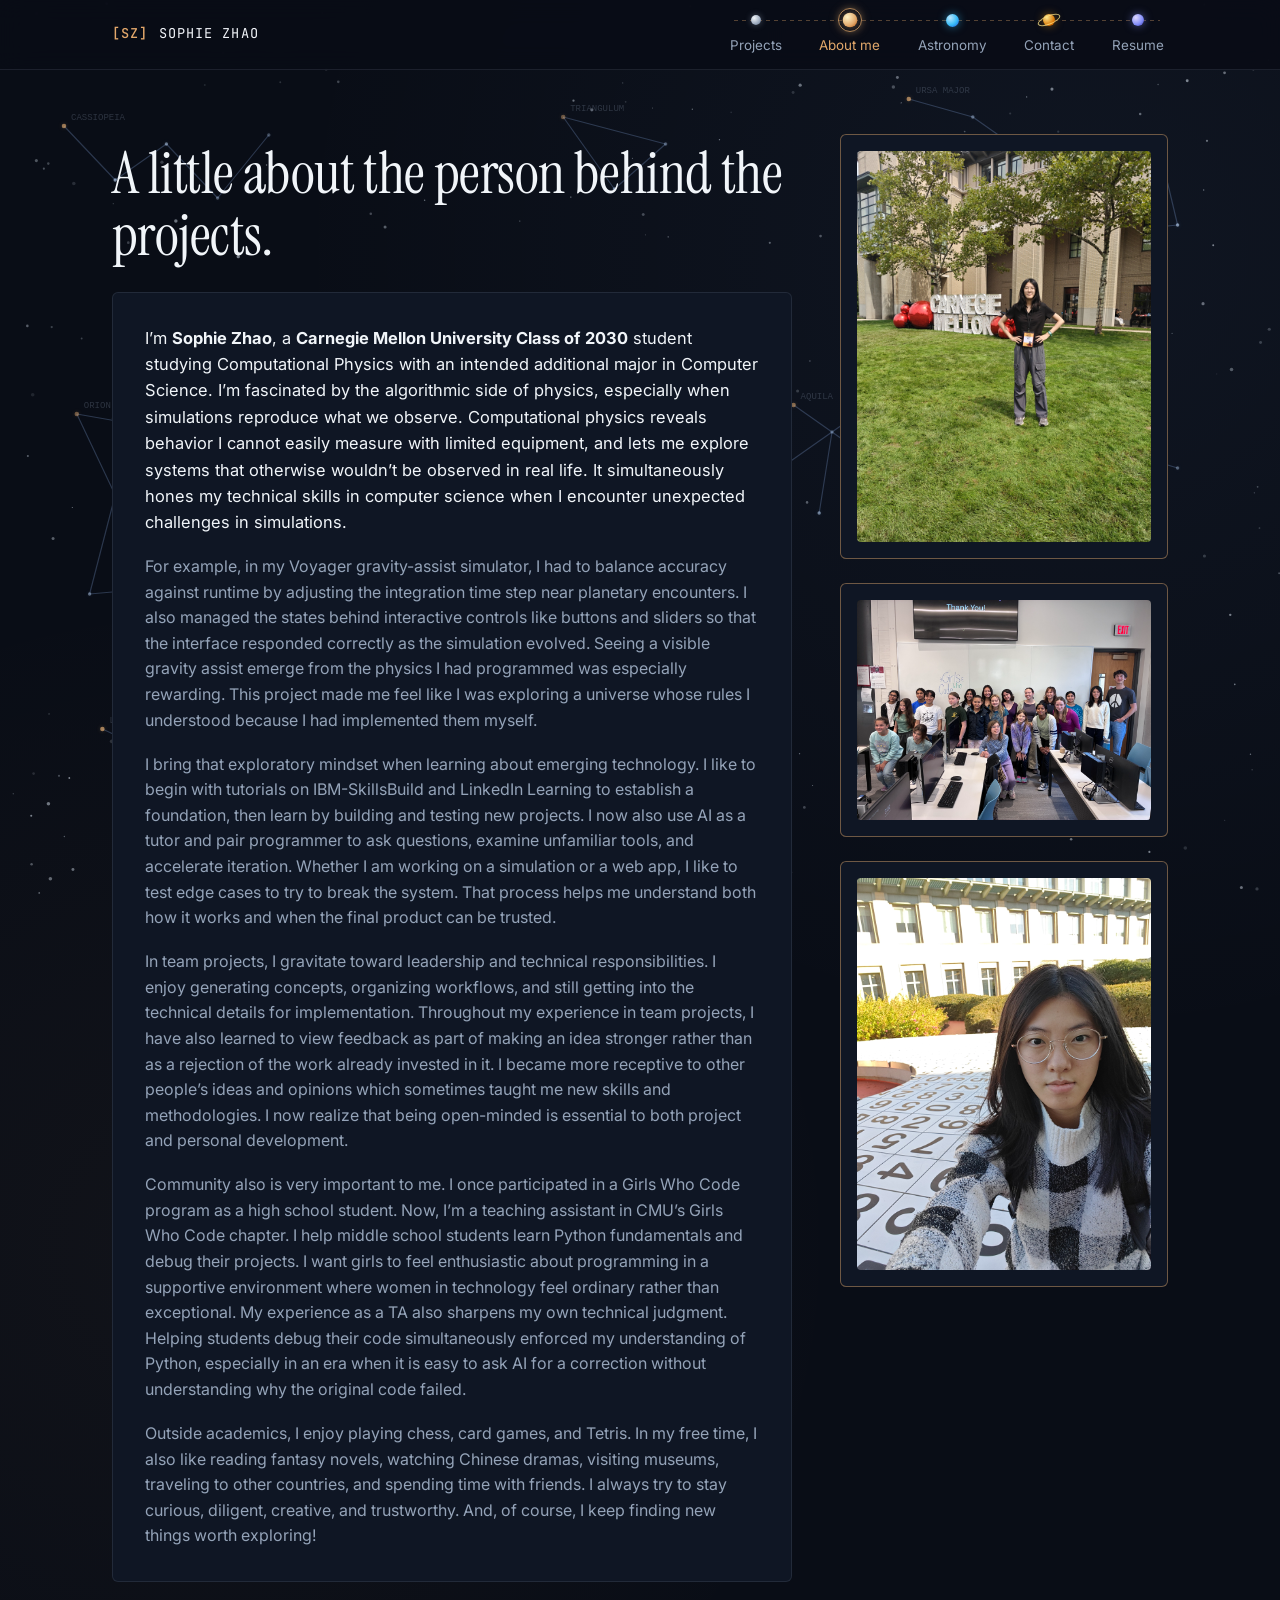
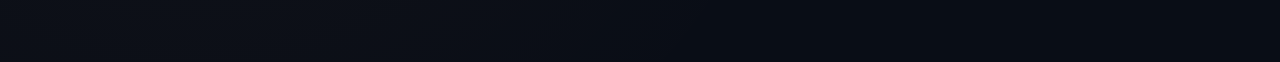
==== commit ee5ff416: "made ui more prof" ====
--- a/about.html
+++ b/about.html
@@ -4,7 +4,7 @@
   <meta charset="UTF-8">
   <meta name="viewport" content="width=device-width, initial-scale=1.0">
   <title>About Me | Sophie Zhao</title>
-  <link rel="stylesheet" href="style.css?v=34">
+  <link rel="stylesheet" href="style.css?v=35">
 </head>
 <body>
   <header>
@@ -65,6 +65,6 @@
       </div>
     </div>
   </main>
-  <script src="physics-interactions.js?v=34"></script>
+  <script src="physics-interactions.js?v=35"></script>
 </body>
 </html>
--- a/style.css
+++ b/style.css
@@ -71,13 +71,13 @@
   line-height: 1.08;
 }
 
-/* Top Navigation & Newton's Cradle Pendulums */
+/* Top Navigation & Solar System Planetary Alignment */
 header {
   border-bottom: 1px solid var(--border-subtle);
-  padding: 0 0 0.85rem 0;
+  padding: 0.65rem 0 0.75rem 0;
   position: sticky;
   top: 0;
-  background: rgba(9, 13, 22, 0.9);
+  background: rgba(9, 13, 22, 0.92);
   backdrop-filter: blur(12px);
   z-index: 100;
 }
@@ -85,7 +85,7 @@
 .nav-wrapper {
   display: flex;
   justify-content: space-between;
-  align-items: flex-end;
+  align-items: center;
 }
 
 .brand {
@@ -97,7 +97,6 @@
   font-family: var(--font-mono);
   font-size: 0.85rem;
   letter-spacing: 0.08em;
-  padding-bottom: 0.45rem;
 }
 
 .brand-badge {
@@ -107,64 +106,130 @@
 
 nav {
   display: flex;
-  gap: 1.75rem;
-  align-items: flex-start;
+  gap: 1.85rem;
+  align-items: center;
   position: relative;
 }
 
+/* Faint ecliptic orbital track passing through the planets */
 nav::before {
   content: '';
   position: absolute;
-  top: 0;
-  left: -8px;
-  right: -8px;
-  height: 2px;
-  background: linear-gradient(90deg, transparent, rgba(226, 168, 107, 0.45), transparent);
-}
-
-nav a.cradle-item {
+  top: 10px;
+  left: 8px;
+  right: 8px;
+  height: 1px;
+  background: repeating-linear-gradient(
+    90deg,
+    rgba(226, 168, 107, 0.35) 0px,
+    rgba(226, 168, 107, 0.35) 4px,
+    transparent 4px,
+    transparent 8px
+  );
+  pointer-events: none;
+}
+
+nav a.solar-nav-item {
   color: var(--text-secondary);
   text-decoration: none;
   font-size: 0.84rem;
   display: flex;
   flex-direction: column;
   align-items: center;
-  transform-origin: top center;
-  will-change: transform;
   padding: 0 0.25rem;
-  transition: color 0.2s ease;
-}
-
-.cradle-string {
-  width: 1px;
-  height: 16px;
-  background: linear-gradient(to bottom, rgba(148, 163, 184, 0.5), rgba(226, 168, 107, 0.65));
+  position: relative;
+  z-index: 1;
+  transition: color 0.2s ease, transform 0.2s ease;
+}
+
+.nav-planet-slot {
+  height: 20px;
+  display: flex;
+  align-items: center;
+  justify-content: center;
+  margin-bottom: 0.3rem;
+  position: relative;
+}
+
+.nav-planet-orb {
   display: block;
-}
-
-.cradle-bob {
+  border-radius: 50%;
+  position: relative;
+  transition: transform 0.25s ease, box-shadow 0.25s ease;
+}
+
+/* Distinct planets along the ecliptic */
+.planet-orb-mercury {
+  width: 10px;
+  height: 10px;
+  background: radial-gradient(circle at 32% 30%, #f1f5f9, #94a3b8 65%, #475569 100%);
+  box-shadow: 0 0 6px rgba(148, 163, 184, 0.45);
+}
+
+.planet-orb-venus {
   width: 12px;
   height: 12px;
+  background: radial-gradient(circle at 32% 30%, #fef3c7, #e2a86b 60%, #b45309 100%);
+  box-shadow: 0 0 8px rgba(226, 168, 107, 0.5);
+}
+
+.planet-orb-earth {
+  width: 13px;
+  height: 13px;
+  background: radial-gradient(circle at 32% 30%, #bae6fd, #38bdf8 55%, #1d4ed8 100%);
+  box-shadow: 0 0 8px rgba(56, 189, 248, 0.55);
+}
+
+.planet-orb-saturn {
+  width: 12px;
+  height: 12px;
+  background: radial-gradient(circle at 32% 30%, #fde68a, #d97706 65%, #92400e 100%);
+  box-shadow: 0 0 8px rgba(245, 158, 11, 0.5);
+}
+
+.planet-orb-saturn::before {
+  content: '';
+  position: absolute;
+  top: 50%;
+  left: 50%;
+  width: 22px;
+  height: 7px;
   border-radius: 50%;
-  background: radial-gradient(circle at 35% 30%, #fff1cc, #e2a86b 55%, #8c5828 100%);
-  box-shadow: 0 0 8px rgba(226, 168, 107, 0.35);
-  margin-bottom: 0.35rem;
-  display: block;
-  transition: transform 0.2s ease, box-shadow 0.2s ease;
-}
-
-nav a.cradle-item:hover .cradle-bob,
-nav a.cradle-item.active .cradle-bob {
-  box-shadow: 0 0 14px rgba(226, 168, 107, 0.85);
-  transform: scale(1.15);
-}
-
-nav a.cradle-item:hover,
-nav a.cradle-item.active {
+  border: 1.4px solid rgba(253, 230, 138, 0.75);
+  transform: translate(-50%, -50%) rotate(-22deg);
+  pointer-events: none;
+}
+
+.planet-orb-neptune {
+  width: 12px;
+  height: 12px;
+  background: radial-gradient(circle at 32% 30%, #ddd6fe, #818cf8 60%, #3730a3 100%);
+  box-shadow: 0 0 8px rgba(129, 140, 248, 0.55);
+}
+
+/* Active orbital ring & hover lift */
+nav a.solar-nav-item.active .nav-planet-slot::after,
+nav a.solar-nav-item:hover .nav-planet-slot::after {
+  content: '';
+  position: absolute;
+  width: 22px;
+  height: 22px;
+  border-radius: 50%;
+  border: 1px solid rgba(226, 168, 107, 0.75);
+  box-shadow: 0 0 10px rgba(226, 168, 107, 0.35);
+  pointer-events: none;
+}
+
+nav a.solar-nav-item:hover .nav-planet-orb,
+nav a.solar-nav-item.active .nav-planet-orb {
+  transform: scale(1.22);
+}
+
+nav a.solar-nav-item:hover {
   color: var(--text-primary);
 }
 
-nav a.cradle-item.active {
+nav a.solar-nav-item.active {
   color: var(--accent-amber);
 }
 
@@ -819,296 +884,93 @@
 }
 
 /* ==========================================================================
-   SOLAR SYSTEM CONTACT PAGE (SUN + ORBITING CONTACT PLANETS)
+   CONTACT CONSTELLATION PAGE
    ========================================================================== */
-.contact-solar-layout {
+.contact-constellation-stage {
+  position: relative;
   display: grid;
-  grid-template-columns: minmax(0, 1.35fr) minmax(0, 0.65fr);
-  gap: 3rem;
-  align-items: start;
-}
-
-.solar-contact-stage {
-  display: flex;
-  flex-direction: column;
-  gap: 2rem;
-  align-items: center;
-}
-
-.solar-orrery {
+  grid-template-columns: repeat(12, 1fr);
+  gap: 2.5rem 1.25rem;
+  padding: 2rem 0.5rem 1.5rem;
+}
+
+.contact-constellation-svg {
+  position: absolute;
+  inset: 0;
+  width: 100%;
+  height: 100%;
+  pointer-events: none;
+  z-index: 1;
+}
+
+.contact-star-card {
   position: relative;
-  width: 100%;
-  max-width: 470px;
-  aspect-ratio: 1 / 1;
-  display: flex;
-  align-items: center;
-  justify-content: center;
-  border-radius: 50%;
-  background: radial-gradient(circle, rgba(226, 168, 107, 0.08) 0%, rgba(138, 180, 248, 0.03) 45%, transparent 72%);
-}
-
-/* Central Sun with Sophie Zhao */
-.solar-sun {
-  position: relative;
-  z-index: 5;
-  width: 96px;
-  height: 96px;
-  border-radius: 50%;
-  background: radial-gradient(circle at 35% 35%, #fff6d6 0%, #f5b963 45%, #d97724 88%, #9a3412 100%);
-  box-shadow:
-    0 0 26px rgba(245, 185, 99, 0.72),
-    0 0 56px rgba(226, 168, 107, 0.35),
-    inset 0 0 14px rgba(255, 250, 230, 0.8);
-  display: flex;
-  align-items: center;
-  justify-content: center;
-  text-align: center;
-  padding: 0.4rem;
-}
-
-.sun-name {
-  font-family: var(--font-mono);
-  font-size: 0.72rem;
-  font-weight: 700;
-  letter-spacing: 0.09em;
-  line-height: 1.25;
-  color: #1a0f05;
-  text-shadow: 0 1px 0 rgba(255, 248, 225, 0.65);
-  user-select: none;
-}
-
-/* Concentric Planetary Orbit Rings */
-.orbit-ring {
-  position: absolute;
-  border-radius: 50%;
-  border: 1px dashed rgba(148, 163, 184, 0.26);
-  pointer-events: none;
-  transition: border-color 0.25s ease, box-shadow 0.25s ease;
-}
-
-.orbit-ring.is-highlighted {
-  border-style: solid;
-  border-color: rgba(226, 168, 107, 0.85);
-  box-shadow: 0 0 18px rgba(226, 168, 107, 0.22), inset 0 0 14px rgba(226, 168, 107, 0.12);
-}
-
-.orbit-1 {
-  width: 38%;
-  height: 38%;
-  animation: orbitSpin 18s linear infinite;
-}
-
-.orbit-2 {
-  width: 57%;
-  height: 57%;
-  animation: orbitSpin 26s linear infinite reverse;
-}
-
-.orbit-3 {
-  width: 76%;
-  height: 76%;
-  animation: orbitSpin 35s linear infinite;
-}
-
-.orbit-4 {
-  width: 95%;
-  height: 95%;
-  animation: orbitSpin 46s linear infinite reverse;
-}
-
-.orbit-ring.is-highlighted,
-.solar-orrery:hover .orbit-ring {
-  animation-play-state: paused;
-}
-
-.orbit-ring.is-highlighted .orbit-planet,
-.solar-orrery:hover .orbit-planet {
-  animation-play-state: paused;
-}
-
-@keyframes orbitSpin {
-  from { transform: rotate(0deg); }
-  to   { transform: rotate(360deg); }
-}
-
-@keyframes counterSpin {
-  from { transform: translate(-50%, -50%) rotate(0deg); }
-  to   { transform: translate(-50%, -50%) rotate(-360deg); }
-}
-
-@keyframes counterSpinRev {
-  from { transform: translate(-50%, -50%) rotate(0deg); }
-  to   { transform: translate(-50%, -50%) rotate(360deg); }
-}
-
-/* Orbiting Planets */
-.orbit-planet {
-  position: absolute;
-  top: 0;
-  left: 50%;
-  border-radius: 50%;
-  pointer-events: auto;
-  cursor: pointer;
-  text-decoration: none;
-  display: flex;
-  align-items: center;
-  justify-content: center;
-  transition: transform 0.25s ease, box-shadow 0.25s ease;
-}
-
-.orbit-1 .orbit-planet {
-  width: 20px;
-  height: 20px;
-  background: radial-gradient(circle at 30% 30%, #fde68a, #d97706);
-  box-shadow: 0 0 12px rgba(245, 158, 11, 0.7);
-  animation: counterSpin 18s linear infinite;
-}
-
-.orbit-2 .orbit-planet {
-  width: 24px;
-  height: 24px;
-  background: radial-gradient(circle at 30% 30%, #bae6fd, #2563eb);
-  box-shadow: 0 0 14px rgba(56, 189, 248, 0.7);
-  animation: counterSpinRev 26s linear infinite;
-}
-
-.orbit-3 .orbit-planet {
-  width: 22px;
-  height: 22px;
-  background: radial-gradient(circle at 30% 30%, #fecaca, #dc2626);
-  box-shadow: 0 0 14px rgba(248, 113, 113, 0.65);
-  animation: counterSpin 35s linear infinite;
-}
-
-.orbit-4 .orbit-planet {
-  width: 26px;
-  height: 26px;
-  background: radial-gradient(circle at 30% 30%, #e9d5ff, #7c3aed);
-  box-shadow: 0 0 16px rgba(167, 139, 250, 0.75);
-  animation: counterSpinRev 46s linear infinite;
-}
-
-/* Saturn-like ring around LinkedIn planet */
-.orbit-planet.has-ring::before {
-  content: '';
-  position: absolute;
-  width: 42px;
-  height: 12px;
-  border-radius: 50%;
-  border: 2px solid rgba(216, 180, 254, 0.75);
-  transform: rotate(-24deg);
-  pointer-events: none;
-}
-
-.orbit-ring.is-highlighted .orbit-planet {
-  box-shadow: 0 0 20px #fff1cc, 0 0 30px var(--accent-amber);
-}
-
-.planet-tag {
-  position: absolute;
-  top: calc(100% + 5px);
-  left: 50%;
-  transform: translateX(-50%);
-  font-family: var(--font-mono);
-  font-size: 0.62rem;
-  letter-spacing: 0.05em;
-  color: var(--text-primary);
-  background: rgba(11, 16, 27, 0.85);
-  border: 1px solid rgba(148, 163, 184, 0.25);
-  padding: 0.1rem 0.4rem;
-  border-radius: 4px;
-  white-space: nowrap;
-}
-
-/* Companion Contact Cards below the Solar Orrery */
-.planet-cards-list {
-  width: 100%;
-  display: grid;
-  grid-template-columns: repeat(2, minmax(0, 1fr));
-  gap: 0.9rem;
-}
-
-.planet-contact-card {
-  display: flex;
-  justify-content: space-between;
-  align-items: center;
-  gap: 0.75rem;
-  padding: 0.95rem 1.15rem;
-  background: rgba(15, 22, 36, 0.9);
-  border: 1px solid var(--border-subtle);
+  z-index: 2;
+  background: rgba(13, 20, 34, 0.9);
+  backdrop-filter: blur(6px);
+  border: 1px solid rgba(138, 180, 248, 0.24);
   border-radius: 6px;
+  padding: 1.2rem 1.35rem;
   text-decoration: none;
   color: var(--text-primary);
-  transition: border-color 0.25s ease, box-shadow 0.25s ease, transform 0.2s ease;
-}
-
-.planet-contact-card:hover,
-.planet-contact-card.is-highlighted {
-  border-color: var(--accent-amber);
-  box-shadow: 0 0 20px rgba(226, 168, 107, 0.18);
-  transform: translateY(-2px);
-}
-
-.planet-card-left {
-  display: flex;
-  align-items: center;
-  gap: 0.85rem;
-  min-width: 0;
-}
-
-.planet-card-left strong {
-  display: block;
-  font-size: 0.92rem;
+  display: flex;
+  flex-direction: column;
+  gap: 0.35rem;
+  transition: transform 0.22s ease, border-color 0.22s ease, box-shadow 0.22s ease;
+}
+
+.contact-star-card:hover,
+.contact-star-card:focus-visible {
+  transform: translateY(-3px);
+  border-color: var(--border-amber);
+  box-shadow: 0 12px 28px rgba(0, 0, 0, 0.45), 0 0 18px rgba(226, 168, 107, 0.2);
+  outline: none;
+}
+
+.contact-star-top {
+  display: flex;
+  justify-content: space-between;
+  align-items: center;
+  gap: 0.5rem;
+}
+
+.contact-star-arrow {
+  color: var(--text-secondary);
+  font-size: 0.95rem;
+  transition: color 0.2s ease, transform 0.2s ease;
+}
+
+.contact-star-card:hover .contact-star-arrow {
+  color: var(--accent-amber);
+  transform: translate(2px, -2px);
+}
+
+.contact-star-card strong {
+  font-size: 1rem;
+  font-weight: 500;
+  color: var(--text-primary);
   overflow-wrap: anywhere;
 }
 
-.planet-swatch {
-  width: 16px;
-  height: 16px;
-  border-radius: 50%;
-  flex-shrink: 0;
-}
-
-.swatch-1 {
-  background: radial-gradient(circle at 30% 30%, #fde68a, #d97706);
-  box-shadow: 0 0 8px rgba(245, 158, 11, 0.65);
-}
-
-.swatch-2 {
-  background: radial-gradient(circle at 30% 30%, #bae6fd, #2563eb);
-  box-shadow: 0 0 8px rgba(56, 189, 248, 0.65);
-}
-
-.swatch-3 {
-  background: radial-gradient(circle at 30% 30%, #fecaca, #dc2626);
-  box-shadow: 0 0 8px rgba(248, 113, 113, 0.6);
-}
-
-.swatch-4 {
-  background: radial-gradient(circle at 30% 30%, #e9d5ff, #7c3aed);
-  box-shadow: 0 0 8px rgba(167, 139, 250, 0.65);
-}
-
-.planet-arrow {
-  color: var(--text-secondary);
-  flex-shrink: 0;
-}
-
-.planet-contact-card:hover .planet-arrow,
-.planet-contact-card.is-highlighted .planet-arrow {
-  color: var(--accent-amber);
-}
-
-@media (max-width: 860px) {
-  .contact-solar-layout {
-    grid-template-columns: 1fr;
-  }
-  .planet-cards-list {
-    grid-template-columns: 1fr;
-  }
-  .solar-orrery {
-    max-width: 360px;
-  }
+/* Staggered constellation vertices across the 12-column sky */
+.c-star-1 {
+  grid-column: 1 / span 6;
+  margin-top: 0.25rem;
+}
+
+.c-star-2 {
+  grid-column: 7 / span 6;
+  margin-top: 1.65rem;
+}
+
+.c-star-3 {
+  grid-column: 2 / span 5;
+  margin-top: 0.5rem;
+}
+
+.c-star-4 {
+  grid-column: 7 / span 6;
+  margin-top: 1.25rem;
 }
 
 /* Parabolic Scroll-To-Top Launcher Button */
@@ -1700,8 +1562,7 @@
   .closer-look-grid,
   .mindmap-flow,
   .two-col-layout,
-  .contact-solar-layout,
-  .hobbies-grid {
+    .hobbies-grid {
     grid-template-columns: 1fr;
     gap: 1.75rem;
   }
@@ -1747,19 +1608,18 @@
     padding: 0 1rem;
   }
 
-  /* Header & Newton's Cradle Navbar */
+  /* Header & Solar System Planetary Navbar */
   header {
-    padding: 0.45rem 0 0.65rem;
+    padding: 0.5rem 0 0.65rem;
   }
 
   .nav-wrapper {
     flex-direction: column;
     align-items: flex-start;
-    gap: 0.35rem;
+    gap: 0.4rem;
   }
 
   .brand {
-    padding-bottom: 0.15rem;
     font-size: 0.82rem;
   }
 
@@ -1767,29 +1627,24 @@
     width: 100%;
     justify-content: space-between;
     gap: 0.35rem;
-    padding-top: 0.15rem;
   }
 
   nav::before {
-    left: 0;
-    right: 0;
-  }
-
-  nav a.cradle-item {
+    top: 9px;
+    left: 6px;
+    right: 6px;
+  }
+
+  nav a.solar-nav-item {
     font-size: 0.78rem;
-    padding: 0.2rem 0.15rem;
+    padding: 0.1rem 0.15rem;
     min-height: 44px;
     justify-content: flex-start;
   }
 
-  .cradle-string {
-    height: 11px;
-  }
-
-  .cradle-bob {
-    width: 10px;
-    height: 10px;
-    margin-bottom: 0.25rem;
+  .nav-planet-slot {
+    height: 18px;
+    margin-bottom: 0.22rem;
   }
 
   /* Compact Hero */
@@ -1974,59 +1829,19 @@
     max-height: 68vh;
   }
 
-  /* Solar System Contact Orrery */
-  .solar-orrery {
-    max-width: 295px;
-    margin: 0.5rem auto;
-  }
-
-  .solar-sun {
-    width: 74px;
-    height: 74px;
-  }
-
-  .sun-name {
-    font-size: 0.62rem;
-  }
-
-  .orbit-1 .orbit-planet {
-    width: 16px;
-    height: 16px;
-  }
-
-  .orbit-2 .orbit-planet {
-    width: 19px;
-    height: 19px;
-  }
-
-  .orbit-3 .orbit-planet {
-    width: 18px;
-    height: 18px;
-  }
-
-  .orbit-4 .orbit-planet {
-    width: 20px;
-    height: 20px;
-  }
-
-  .orbit-planet.has-ring::before {
-    width: 32px;
-    height: 10px;
-  }
-
-  .planet-tag {
-    font-size: 0.56rem;
-    padding: 0.08rem 0.32rem;
-  }
-
-  .planet-cards-list {
+  /* Contact Constellation */
+  .contact-constellation-stage {
     grid-template-columns: 1fr;
-    gap: 0.75rem;
-  }
-
-  .planet-contact-card {
-    padding: 0.85rem 1rem;
-    min-height: 54px;
+    gap: 1.75rem;
+    padding: 1.5rem 0 1rem;
+  }
+
+  .c-star-1,
+  .c-star-2,
+  .c-star-3,
+  .c-star-4 {
+    grid-column: 1 / -1;
+    margin-top: 0;
   }
 
   /* Resume Wavefunction Viewer */
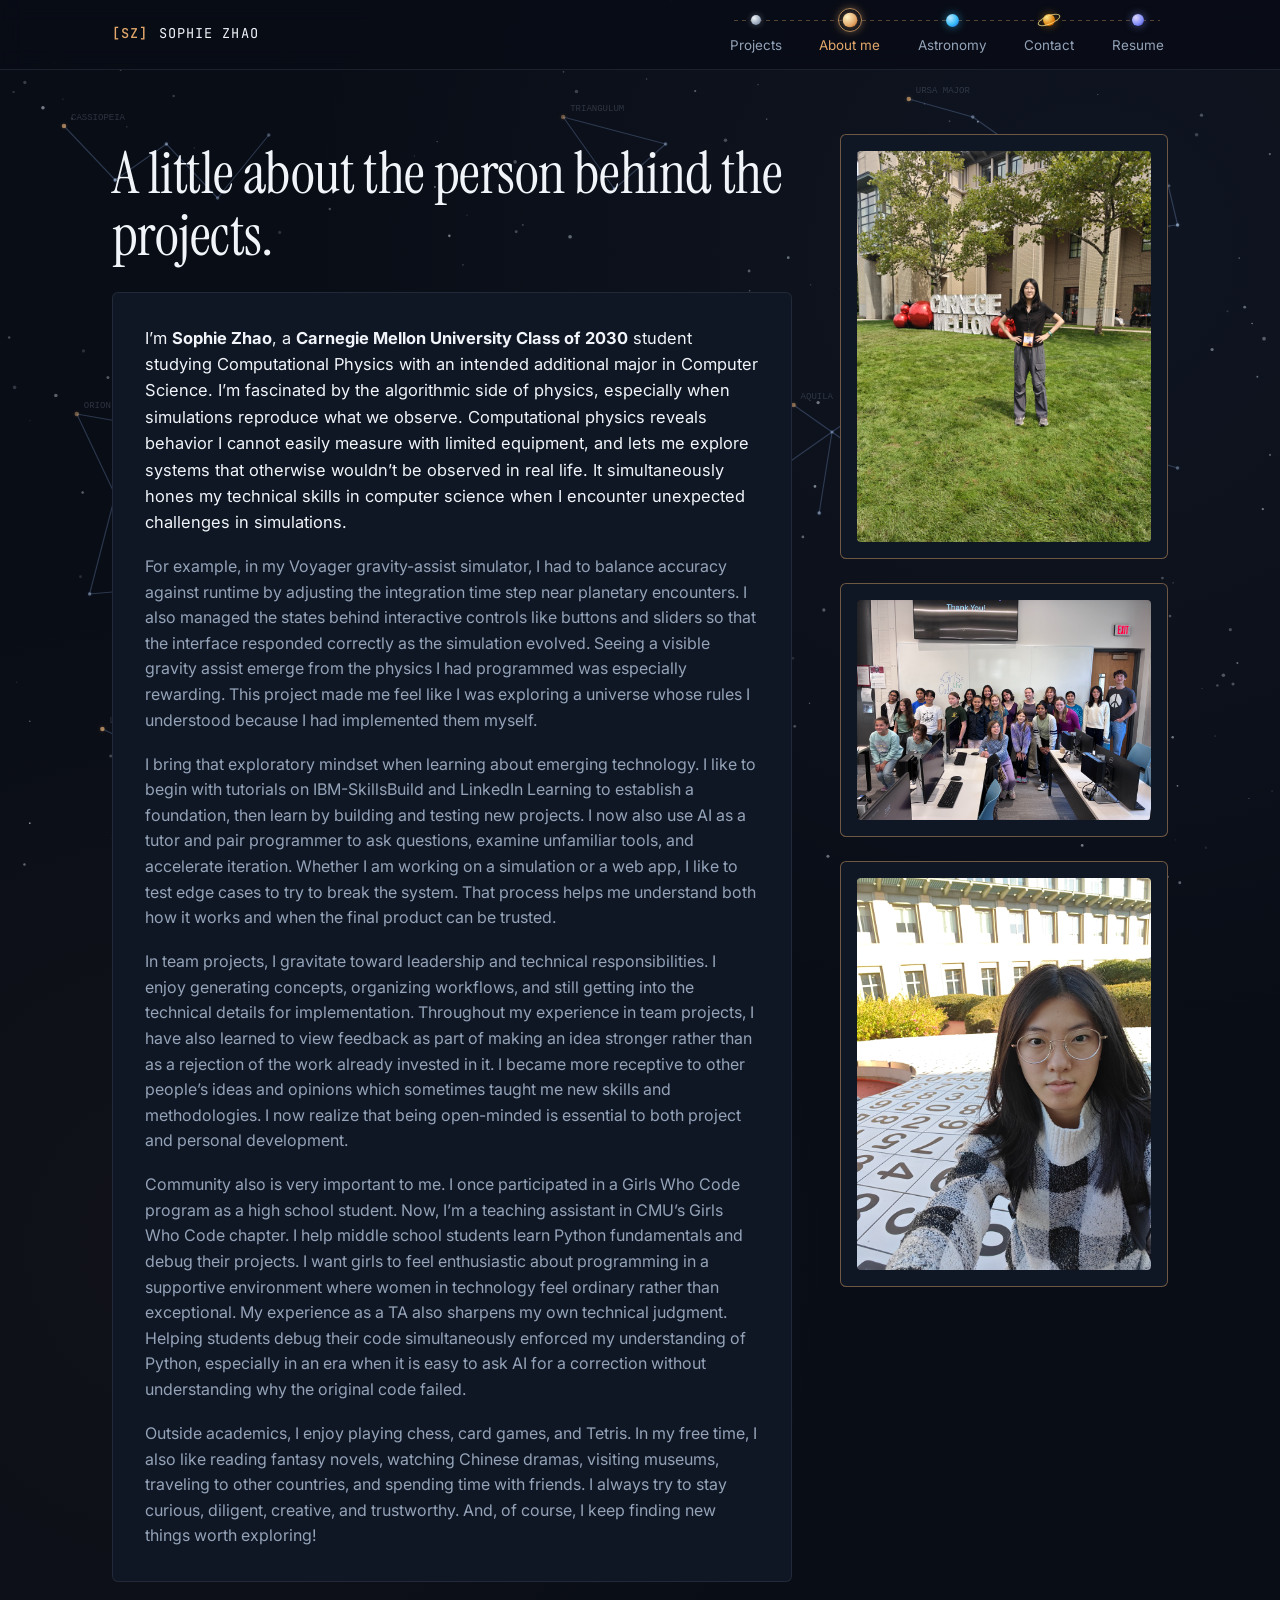
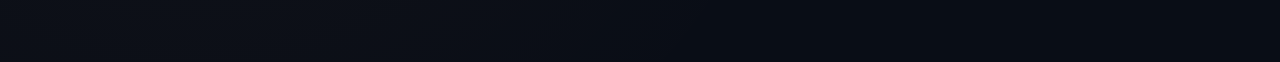
==== commit 58fb47f4: "more mobile friendly" ====
--- a/about.html
+++ b/about.html
@@ -4,7 +4,7 @@
   <meta charset="UTF-8">
   <meta name="viewport" content="width=device-width, initial-scale=1.0">
   <title>About Me | Sophie Zhao</title>
-  <link rel="stylesheet" href="style.css?v=35">
+  <link rel="stylesheet" href="style.css?v=36">
 </head>
 <body>
   <header>
@@ -65,6 +65,6 @@
       </div>
     </div>
   </main>
-  <script src="physics-interactions.js?v=35"></script>
+  <script src="physics-interactions.js?v=36"></script>
 </body>
 </html>
--- a/style.css
+++ b/style.css
@@ -746,8 +746,17 @@
   inset: 0;
   width: 100%;
   height: 100%;
-  pointer-events: none;
+  pointer-events: auto;
+  touch-action: manipulation;
+  cursor: pointer;
   z-index: 4;
+}
+
+.resume-actions {
+  display: flex;
+  flex-wrap: wrap;
+  gap: 0.65rem;
+  align-items: center;
 }
 
 /* Mindmap / Design Process Tab */
@@ -1845,6 +1854,17 @@
   }
 
   /* Resume Wavefunction Viewer */
+  .resume-actions {
+    width: 100%;
+  }
+
+  .resume-actions .btn-outline {
+    flex: 1 1 auto;
+    justify-content: center;
+    padding: 0.65rem 0.9rem;
+    font-size: 0.82rem;
+  }
+
   .wavefunction-shell {
     height: 480px;
   }
